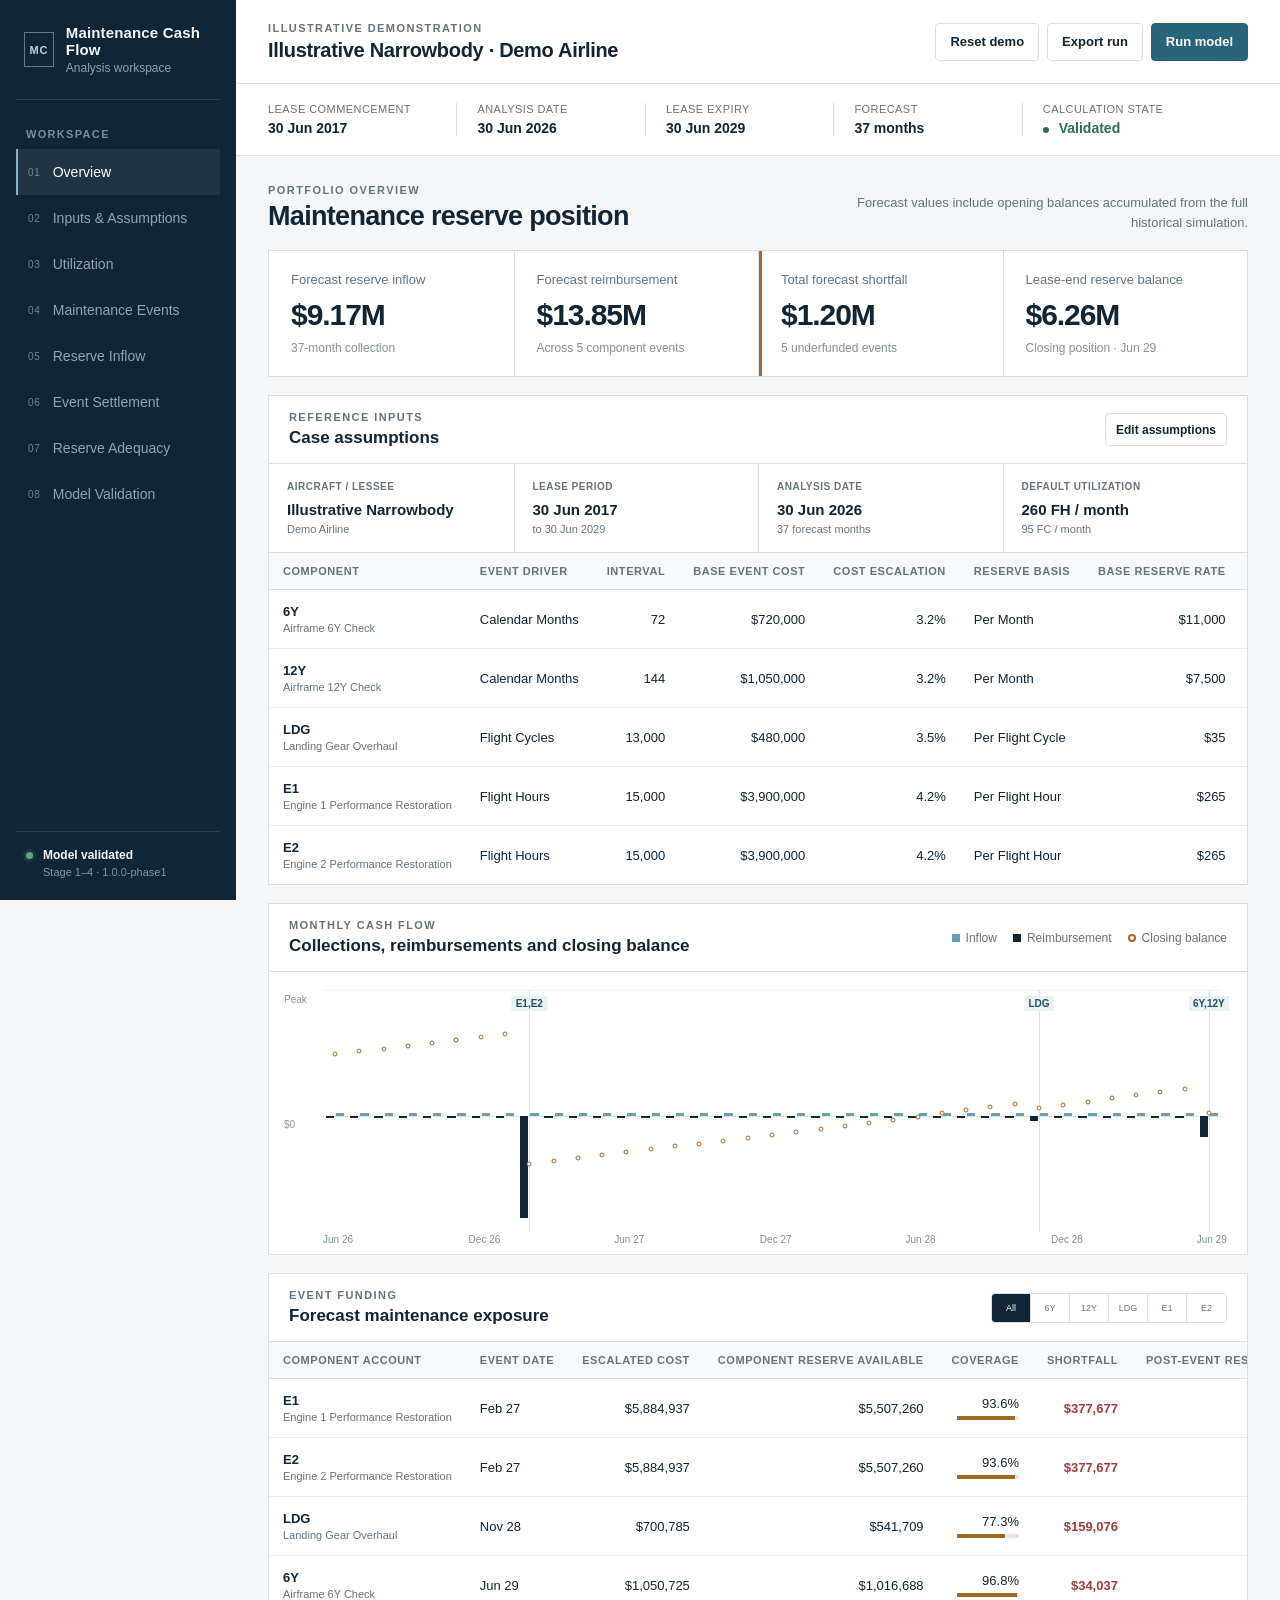
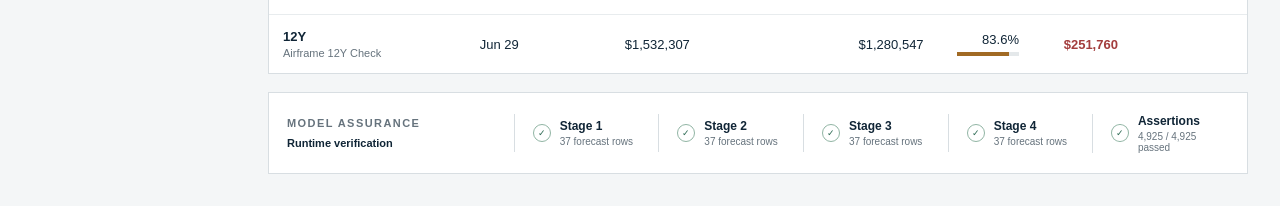
==== dashboard/static/index.html @ 44907648 "Initial release" ====
<!doctype html>
<html lang="en">
  <head>
    <meta charset="utf-8">
    <meta name="viewport" content="width=device-width, initial-scale=1">
    <title>Aircraft Maintenance Cash Flow Analysis</title>
    <meta name="description" content="Aircraft maintenance reserve cash-flow workspace">
    <link rel="stylesheet" href="styles.css">
  </head>
  <body>
    <div class="application-shell">
      <aside class="side-navigation">
        <div class="product-mark" aria-label="Aircraft Maintenance Cash Flow Analysis">
          <span class="mark-symbol">MC</span>
          <span><strong>Maintenance Cash Flow</strong><small>Analysis workspace</small></span>
        </div>
        <nav id="model-navigation" aria-label="Model sections">
          <p class="nav-label">Workspace</p>
          <button class="nav-item active" data-view="overview"><span class="nav-index">01</span>Overview</button>
          <button class="nav-item" data-view="assumptions"><span class="nav-index">02</span>Inputs &amp; Assumptions</button>
          <button class="nav-item" data-view="utilization"><span class="nav-index">03</span>Utilization</button>
          <button class="nav-item" data-view="events"><span class="nav-index">04</span>Maintenance Events</button>
          <button class="nav-item" data-view="inflows"><span class="nav-index">05</span>Reserve Inflow</button>
          <button class="nav-item" data-view="cashflow"><span class="nav-index">06</span>Event Settlement</button>
          <button class="nav-item" data-view="risk"><span class="nav-index">07</span>Reserve Adequacy</button>
          <button class="nav-item" data-view="audit"><span class="nav-index">08</span>Model Validation</button>
        </nav>
        <div class="model-version"><span class="status-dot"></span><div><strong id="model-state">Model validated</strong><span id="model-version">Stage 1–4 · v1.0.0-phase1</span></div></div>
      </aside>

      <main class="workspace">
        <header class="top-bar">
          <div><p class="eyebrow" id="case-context">Illustrative demonstration</p><h1 id="case-title">Illustrative Narrowbody · Demo Airline</h1></div>
          <div class="top-actions">
            <button class="button secondary" id="reset-case">Reset demo</button>
            <button class="button secondary" id="export-data">Export run</button>
            <button class="button primary" id="run-model">Run model</button>
          </div>
        </header>

        <section class="case-strip" aria-label="Case details">
          <div><span>Lease commencement</span><strong id="lease-start">—</strong></div>
          <div><span>Analysis date</span><strong id="analysis-date">—</strong></div>
          <div><span>Lease expiry</span><strong id="lease-expiry">—</strong></div>
          <div><span>Forecast</span><strong id="forecast-months">—</strong></div>
          <div class="validated-state"><span>Calculation state</span><strong id="calculation-state"><i></i> Validated</strong></div>
        </section>

        <div id="view-root" tabindex="-1"></div>
      </main>
    </div>

    <div class="toast" id="toast" role="status" aria-live="polite"></div>
    <script src="dashboard-data.js"></script>
    <script src="app.js" defer></script>
  </body>
</html>
---- dashboard/static/styles.css ----
:root {
  --canvas: #f4f6f7;
  --surface: #ffffff;
  --ink: #102536;
  --muted: #66737d;
  --border: #d8dee2;
  --accent: #28647a;
  --accent-dark: #1f5265;
  --funded: #2f6b55;
  --warning: #a16a24;
  --danger: #a33d3d;
}

* {
  box-sizing: border-box;
}

html,
body {
  margin: 0;
  min-height: 100%;
}

body {
  background: var(--canvas);
  color: var(--ink);
  font-family: Inter, "IBM Plex Sans", "Segoe UI", Helvetica, Arial, sans-serif;
  font-variant-numeric: tabular-nums;
}

button,
a {
  font: inherit;
}

button:focus-visible,
a:focus-visible {
  outline: 2px solid var(--accent);
  outline-offset: 2px;
}

.application-shell {
  min-height: 100vh;
}

.side-navigation {
  position: fixed;
  inset: 0 auto 0 0;
  width: 236px;
  padding: 24px 16px 18px;
  background: var(--ink);
  color: #f3f7f8;
  display: flex;
  flex-direction: column;
  z-index: 5;
}

.product-mark {
  display: flex;
  align-items: center;
  gap: 12px;
  padding: 0 8px 24px;
  border-bottom: 1px solid rgba(255, 255, 255, 0.12);
}

.mark-symbol {
  display: grid;
  place-items: center;
  width: 35px;
  height: 35px;
  border: 1px solid rgba(255, 255, 255, 0.38);
  color: #b7d4df;
  font-size: 11px;
  font-weight: 750;
  letter-spacing: 0.08em;
}

.product-mark strong,
.product-mark small {
  display: block;
}

.product-mark strong {
  font-size: 13px;
  letter-spacing: 0.01em;
}

.product-mark small {
  margin-top: 3px;
  color: #91a3ad;
  font-size: 11px;
}

.side-navigation nav {
  margin-top: 28px;
}

.nav-label {
  margin: 0 10px 9px;
  color: #78909c;
  font-size: 10px;
  font-weight: 700;
  letter-spacing: 0.12em;
  text-transform: uppercase;
}

.nav-item {
  width: 100%;
  min-height: 42px;
  padding: 0 10px;
  border: 0;
  border-left: 2px solid transparent;
  background: transparent;
  color: #93a6b0;
  display: flex;
  align-items: center;
  gap: 12px;
  text-align: left;
  font-size: 12px;
}

.nav-item:disabled {
  opacity: 1;
  cursor: default;
}

.nav-item:not(.active):hover {
  background: rgba(255, 255, 255, 0.04);
  color: #d9e3e7;
  cursor: pointer;
}

.nav-item.active {
  border-left-color: #86b6c8;
  background: rgba(255, 255, 255, 0.07);
  color: #fff;
}

.nav-index {
  color: #6e8793;
  font-size: 9px;
  letter-spacing: 0.08em;
}

.model-version {
  margin-top: auto;
  padding: 16px 10px 4px;
  border-top: 1px solid rgba(255, 255, 255, 0.12);
  display: flex;
  gap: 10px;
}

.status-dot {
  width: 7px;
  height: 7px;
  margin-top: 4px;
  border-radius: 50%;
  background: #62a383;
  box-shadow: 0 0 0 3px rgba(98, 163, 131, 0.14);
}

.model-version strong,
.model-version span {
  display: block;
}

.model-version strong {
  font-size: 11px;
}

.model-version span {
  margin-top: 4px;
  color: #8399a4;
  font-size: 10px;
}

.workspace {
  margin-left: 236px;
  min-width: 0;
}

.top-bar {
  height: 76px;
  padding: 0 32px;
  border-bottom: 1px solid var(--border);
  background: rgba(255, 255, 255, 0.96);
  display: flex;
  align-items: center;
  justify-content: space-between;
  position: sticky;
  top: 0;
  z-index: 4;
}

.eyebrow {
  margin: 0 0 5px;
  color: var(--muted);
  font-size: 9px;
  font-weight: 750;
  letter-spacing: 0.13em;
  text-transform: uppercase;
}

.top-bar h1 {
  margin: 0;
  font-size: 17px;
  font-weight: 660;
  letter-spacing: -0.015em;
}

.top-actions {
  display: flex;
  align-items: center;
  gap: 8px;
}

.button {
  min-height: 35px;
  padding: 0 14px;
  border-radius: 4px;
  display: inline-flex;
  align-items: center;
  justify-content: center;
  text-decoration: none;
  font-size: 11px;
  font-weight: 650;
}

.button.secondary {
  border: 1px solid var(--border);
  background: #fff;
  color: var(--ink);
}

.button.secondary:hover {
  border-color: #aeb9bf;
  background: #fafbfb;
}

.button.primary {
  border: 1px solid var(--accent);
  background: var(--accent);
  color: #fff;
}

.button.primary:disabled {
  border-color: #9aacb4;
  background: #9aacb4;
  cursor: not-allowed;
}

.case-strip {
  min-height: 65px;
  padding: 0 32px;
  border-bottom: 1px solid var(--border);
  background: #fff;
  display: grid;
  grid-template-columns: repeat(4, minmax(130px, 1fr)) 1.2fr;
  align-items: center;
}

.case-strip > div {
  min-width: 0;
  padding-right: 20px;
}

.case-strip > div + div {
  padding-left: 20px;
  border-left: 1px solid var(--border);
}

.case-strip span,
.case-strip strong {
  display: block;
}

.case-strip span {
  color: var(--muted);
  font-size: 9px;
  letter-spacing: 0.04em;
  text-transform: uppercase;
}

.case-strip strong {
  margin-top: 5px;
  font-size: 11px;
  font-weight: 650;
}

.validated-state strong {
  color: var(--funded);
}

.validated-state i {
  display: inline-block;
  width: 6px;
  height: 6px;
  margin-right: 6px;
  border-radius: 50%;
  background: var(--funded);
}

.pending-state {
  color: var(--warning) !important;
}

.pending-state i {
  background: var(--warning) !important;
}

.overview-heading {
  padding: 28px 32px 18px;
  display: flex;
  justify-content: space-between;
  align-items: end;
}

.overview-heading h2 {
  margin: 0;
  font-size: 22px;
  font-weight: 650;
  letter-spacing: -0.025em;
}

.overview-note {
  max-width: 430px;
  margin: 0;
  color: var(--muted);
  font-size: 10px;
  line-height: 1.5;
  text-align: right;
}

.page-heading {
  min-height: 92px;
}

.heading-side {
  display: flex;
  align-items: center;
  justify-content: flex-end;
  gap: 14px;
}

.draft-badge {
  display: none;
  padding: 5px 8px;
  border: 1px solid #dcc6a8;
  border-radius: 3px;
  background: #fbf6ee;
  color: #805721;
  font-size: 9px;
  font-weight: 700;
  white-space: nowrap;
}

.draft-badge.visible {
  display: inline-block;
}

.metric-grid {
  margin: 0 32px 18px;
  border: 1px solid var(--border);
  background: #fff;
  display: grid;
  grid-template-columns: repeat(4, 1fr);
}

.metric-grid.three {
  grid-template-columns: repeat(3, 1fr);
}

.metric-grid article {
  min-height: 118px;
  padding: 21px 22px;
  position: relative;
}

.metric-grid article + article {
  border-left: 1px solid var(--border);
}

.metric-grid article::before {
  content: "";
  position: absolute;
  inset: 0 auto 0 0;
  width: 3px;
  background: transparent;
}

.metric-grid article.risk-metric::before {
  background: var(--warning);
}

.metric-grid span,
.metric-grid strong,
.metric-grid small {
  display: block;
}

.metric-grid span {
  color: var(--muted);
  font-size: 10px;
}

.metric-grid strong {
  margin-top: 11px;
  font-size: 25px;
  font-weight: 620;
  letter-spacing: -0.035em;
}

.metric-grid small {
  margin-top: 9px;
  color: #84919a;
  font-size: 9px;
}

.panel {
  margin: 0 32px 18px;
  border: 1px solid var(--border);
  background: var(--surface);
}

.panel-header {
  min-height: 66px;
  padding: 15px 20px;
  border-bottom: 1px solid var(--border);
  display: flex;
  align-items: center;
  justify-content: space-between;
  gap: 18px;
}

.panel-header h3 {
  margin: 0;
  font-size: 14px;
  font-weight: 660;
}

.panel-note {
  color: var(--muted);
  font-size: 9px;
}

.button.compact {
  min-height: 29px;
  padding-inline: 10px;
  font-size: 9px;
}

.button.large {
  min-height: 40px;
  padding-inline: 18px;
}

.section-filter {
  margin: 0 32px 12px;
  display: flex;
  justify-content: flex-end;
}

.reserve-account-control {
  margin: 0 32px 20px;
  border: 1px solid #aebfc5;
  border-top: 3px solid var(--accent);
  border-radius: 4px;
  background: #fff;
  box-shadow: 0 5px 18px rgba(29, 51, 59, 0.06);
}

.reserve-account-intro {
  padding: 20px 22px 18px;
  display: flex;
  align-items: center;
  justify-content: space-between;
  gap: 32px;
}

.reserve-account-intro h3 {
  margin: 4px 0 7px;
  color: var(--ink);
  font-size: 19px;
  font-weight: 680;
  letter-spacing: -0.025em;
}

.reserve-account-intro p:last-child {
  max-width: 760px;
  margin: 0;
  color: #5c6d75;
  font-size: 13px;
  line-height: 1.55;
}

.active-account {
  min-width: 190px;
  padding-left: 20px;
  border-left: 1px solid var(--border);
}

.active-account span,
.active-account strong,
.active-account small {
  display: block;
}

.active-account span {
  color: var(--muted);
  font-size: 10px;
  font-weight: 700;
  letter-spacing: 0.07em;
  text-transform: uppercase;
}

.active-account strong {
  margin-top: 5px;
  color: var(--accent-dark);
  font-size: 15px;
}

.active-account small {
  margin-top: 3px;
  color: var(--muted);
  font-size: 11px;
}

.reserve-account-tabs {
  display: grid;
  grid-template-columns: repeat(6, minmax(0, 1fr));
  border-top: 1px solid var(--border);
}

.reserve-account-tabs button {
  min-height: 64px;
  padding: 11px 12px;
  border: 0;
  border-right: 1px solid var(--border);
  background: #f8fafb;
  color: var(--ink);
  text-align: left;
  cursor: pointer;
  transition: background 140ms ease, color 140ms ease, box-shadow 140ms ease;
}

.reserve-account-tabs button:last-child {
  border-right: 0;
}

.reserve-account-tabs button:hover {
  background: #eef4f5;
}

.reserve-account-tabs button:focus-visible {
  position: relative;
  z-index: 1;
  outline: 3px solid rgba(47, 108, 126, 0.32);
  outline-offset: -3px;
}

.reserve-account-tabs button strong,
.reserve-account-tabs button small {
  display: block;
}

.reserve-account-tabs button strong {
  font-size: 14px;
  font-weight: 750;
}

.reserve-account-tabs button small {
  margin-top: 4px;
  overflow: hidden;
  color: #77868d;
  font-size: 10px;
  text-overflow: ellipsis;
  white-space: nowrap;
}

.reserve-account-tabs button.selected {
  background: var(--ink);
  color: #fff;
  box-shadow: inset 0 -3px 0 var(--accent);
}

.reserve-account-tabs button.selected small {
  color: #c8d5d9;
}

.snapshot-grid {
  display: grid;
  grid-template-columns: repeat(4, 1fr);
  border-bottom: 1px solid var(--border);
}

.snapshot-grid > div {
  min-height: 88px;
  padding: 17px 18px;
}

.snapshot-grid > div + div {
  border-left: 1px solid var(--border);
}

.snapshot-grid span,
.snapshot-grid strong,
.snapshot-grid small {
  display: block;
}

.snapshot-grid span {
  color: var(--muted);
  font-size: 8px;
  font-weight: 700;
  letter-spacing: 0.05em;
  text-transform: uppercase;
}

.snapshot-grid strong {
  margin-top: 9px;
  font-size: 12px;
}

.snapshot-grid small {
  margin-top: 5px;
  color: var(--muted);
  font-size: 8px;
}

.assumption-snapshot tbody td:nth-child(2),
.assumption-snapshot tbody td:nth-child(6) {
  text-transform: capitalize;
}

.chart-legend {
  display: flex;
  gap: 16px;
  color: var(--muted);
  font-size: 9px;
}

.chart-legend span {
  display: flex;
  align-items: center;
  gap: 6px;
}

.chart-legend i {
  width: 8px;
  height: 8px;
  display: inline-block;
}

.legend-inflow { background: #67a0b2; }
.legend-outflow { background: var(--ink); }
.legend-balance { border: 2px solid var(--warning); border-radius: 50%; }

.chart-frame {
  height: 282px;
  padding: 18px 26px 12px 54px;
  position: relative;
}

.axis-label {
  position: absolute;
  left: 15px;
  color: #8b969d;
  font-size: 8px;
}

.axis-top { top: 22px; }
.axis-middle { top: 147px; }

.cashflow-chart {
  height: 242px;
  display: grid;
  grid-template-columns: repeat(37, minmax(7px, 1fr));
  position: relative;
  border-top: 1px solid #edf0f2;
}

.chart-midline {
  position: absolute;
  left: 0;
  right: 0;
  top: 52%;
  border-top: 1px solid #dfe4e7;
}

.chart-month {
  min-width: 0;
  position: relative;
}

.chart-month.event-month {
  position: relative;
}

.chart-month.event-month::before {
  content: "";
  position: absolute;
  top: 0;
  bottom: 0;
  left: 50%;
  border-left: 1px solid rgba(40, 100, 122, 0.18);
  pointer-events: none;
}

.inflow-bar,
.outflow-bar {
  position: absolute;
  width: 34%;
  min-height: 2px;
}

.inflow-bar {
  right: 12%;
  bottom: 48%;
  height: var(--inflow-height);
  background: #67a0b2;
}

.outflow-bar {
  left: 12%;
  top: 52%;
  height: var(--outflow-height);
  background: var(--ink);
}

.balance-point {
  position: absolute;
  left: 50%;
  bottom: var(--balance-position);
  width: 5px;
  height: 5px;
  border: 1.5px solid var(--warning);
  border-radius: 50%;
  background: #fff;
  transform: translate(-50%, 50%);
  z-index: 2;
}

.event-label {
  position: absolute;
  left: 50%;
  top: 5px;
  padding: 2px 4px;
  background: #eaf1f3;
  color: var(--accent-dark);
  font-size: 7px;
  font-weight: 750;
  white-space: nowrap;
  transform: translateX(-50%);
}

.chart-month time {
  position: absolute;
  left: 0;
  bottom: -2px;
  color: #7f8c94;
  font-size: 7px;
  white-space: nowrap;
  transform: translateY(100%);
}

.component-filter {
  display: flex;
  border: 1px solid var(--border);
  border-radius: 4px;
  overflow: hidden;
}

.component-filter button {
  height: 28px;
  min-width: 39px;
  padding: 0 9px;
  border: 0;
  border-right: 1px solid var(--border);
  background: #fff;
  color: var(--muted);
  font-size: 9px;
  cursor: pointer;
}

.component-filter button:last-child { border-right: 0; }
.component-filter button.selected { background: var(--ink); color: #fff; }

.table-scroll {
  overflow-x: auto;
}

table {
  width: 100%;
  border-collapse: collapse;
  font-size: 10px;
}

th {
  padding: 10px 14px;
  border-bottom: 1px solid var(--border);
  background: #f8f9fa;
  color: var(--muted);
  font-size: 8px;
  font-weight: 750;
  letter-spacing: 0.05em;
  text-align: left;
  text-transform: uppercase;
  white-space: nowrap;
}

td {
  padding: 12px 14px;
  border-bottom: 1px solid #e8ecee;
  white-space: nowrap;
}

tbody tr:last-child td { border-bottom: 0; }
tbody tr:hover { background: #fafbfb; }

.number { text-align: right; }

.component-code,
.component-name {
  display: block;
}

.component-code {
  font-size: 10px;
}

.component-name {
  max-width: 220px;
  margin-top: 3px;
  overflow: hidden;
  color: var(--muted);
  font-size: 8px;
  text-overflow: ellipsis;
}

.coverage-cell > span {
  display: block;
}

.coverage-cell > i {
  display: block;
  width: 62px;
  height: 3px;
  margin: 5px 0 0 auto;
  background: #e4e8ea;
}

.coverage-cell b {
  display: block;
  height: 100%;
}

.coverage-cell b.funded { background: var(--funded); }
.coverage-cell b.underfunded { background: var(--warning); }
.shortfall { color: var(--danger); font-weight: 650; }

.status {
  display: inline-block;
  padding: 4px 7px;
  border-radius: 3px;
  font-size: 8px;
  font-weight: 700;
}

.status.funded { background: #e7f0eb; color: var(--funded); }
.status.underfunded { background: #f5ece0; color: #865719; }

.audit-strip {
  min-height: 82px;
  margin: 0 32px 32px;
  padding: 13px 18px;
  border: 1px solid var(--border);
  background: #fff;
  display: grid;
  grid-template-columns: 1.6fr repeat(5, 1fr);
  align-items: center;
  gap: 8px;
}

.audit-strip > div + div {
  min-height: 38px;
  padding-left: 18px;
  border-left: 1px solid var(--border);
}

.audit-strip > div > strong {
  font-size: 11px;
}

.audit-check {
  display: flex;
  align-items: center;
  gap: 9px;
}

.audit-check > span {
  display: grid;
  place-items: center;
  width: 18px;
  height: 18px;
  border: 1px solid #91b5a4;
  border-radius: 50%;
  color: var(--funded);
  font-size: 9px;
}

.audit-check strong,
.audit-check small {
  display: block;
}

.audit-check strong { font-size: 9px; }
.audit-check small { margin-top: 3px; color: var(--muted); font-size: 8px; }

.form-panel {
  overflow: hidden;
}

.form-grid {
  padding: 20px;
  display: grid;
  grid-template-columns: repeat(4, minmax(150px, 1fr));
  gap: 17px 18px;
}

.field {
  display: block;
}

.field > span {
  display: block;
  margin-bottom: 7px;
  color: var(--muted);
  font-size: 9px;
  font-weight: 700;
  letter-spacing: 0.04em;
  text-transform: uppercase;
}

input,
select {
  width: 100%;
  min-height: 34px;
  padding: 0 9px;
  border: 1px solid #cbd3d8;
  border-radius: 3px;
  background: #fff;
  color: var(--ink);
  font: inherit;
  font-size: 10px;
}

input:focus,
select:focus {
  border-color: var(--accent);
  outline: 1px solid var(--accent);
}

.assumption-table td {
  vertical-align: top;
}

.assumption-table input,
.assumption-table select {
  min-width: 100px;
  height: 31px;
  min-height: 31px;
  font-size: 9px;
}

.assumption-table td:first-child input {
  min-width: 185px;
  margin-top: 6px;
}

.assumption-table td:nth-child(2) select,
.assumption-table td:nth-child(6) select {
  min-width: 126px;
}

.not-applicable {
  display: block;
  padding-top: 9px;
  color: #97a2a8;
  font-size: 9px;
  text-align: center;
}

.assumption-footnote {
  padding: 11px 14px;
  border-top: 1px solid var(--border);
  background: #fafbfb;
  color: var(--muted);
  font-size: 9px;
}

.component-date-grid {
  padding: 16px;
  display: grid;
  grid-template-columns: repeat(5, 1fr);
  gap: 10px;
}

.component-date-grid article {
  padding: 14px;
  border: 1px solid var(--border);
  background: #fafbfb;
}

.component-date-grid article > div {
  min-height: 44px;
  margin-bottom: 12px;
  display: flex;
  align-items: flex-start;
  gap: 8px;
}

.component-date-grid article > div strong {
  font-size: 9px;
  line-height: 1.4;
}

.component-date-grid .field + .field {
  margin-top: 11px;
}

.override-list {
  padding: 18px 20px;
}

.override-row {
  padding: 12px;
  border: 1px solid var(--border);
  display: grid;
  grid-template-columns: repeat(3, 1fr) auto;
  align-items: end;
  gap: 12px;
}

.override-row + .override-row {
  margin-top: 8px;
}

.remove-button {
  height: 34px;
  padding: 0 10px;
  border: 1px solid #d8bcbc;
  border-radius: 3px;
  background: #fff;
  color: var(--danger);
  font-size: 9px;
  cursor: pointer;
}

.empty-state {
  padding: 36px 20px;
  color: var(--muted);
  font-size: 10px;
  text-align: center;
}

.compact-empty {
  padding: 16px;
  border: 1px dashed #cfd7db;
}

.form-actions {
  margin: 0 32px 32px;
  padding: 16px 18px;
  border: 1px solid var(--border);
  background: #fff;
  display: flex;
  align-items: center;
  justify-content: space-between;
}

.form-actions p {
  margin: 0;
  color: var(--muted);
  font-size: 10px;
}

.utilization-chart {
  height: 260px;
  padding: 22px 25px 34px;
  display: grid;
  grid-template-columns: repeat(37, minmax(7px, 1fr));
  align-items: end;
  gap: 2px;
}

.util-column {
  height: 190px;
  position: relative;
  display: flex;
  align-items: end;
  justify-content: center;
  gap: 1px;
  border-bottom: 1px solid #dfe4e7;
}

.util-column .fh-bar,
.util-column .fc-bar {
  width: 35%;
  min-height: 2px;
}

.fh-bar { background: #67a0b2; }
.fc-bar { background: var(--ink); }

.util-column time {
  position: absolute;
  left: 0;
  bottom: -19px;
  color: #7f8c94;
  font-size: 7px;
  white-space: nowrap;
}

.data-table {
  max-height: 510px;
  overflow: auto;
}

.data-table thead {
  position: sticky;
  top: 0;
  z-index: 1;
}

.utilization-basis,
.utilization-results,
.utilization-schedule {
  max-width: 920px;
}

.utilization-basis {
  border-top: 3px solid #b8c6cc;
}

.basis-grid {
  display: grid;
  grid-template-columns: repeat(5, 1fr);
  gap: 1px;
  background: var(--border);
}

.basis-grid > div {
  min-width: 0;
  padding: 17px 18px;
  background: #fff;
}

.basis-grid span,
.basis-grid strong,
.basis-grid small,
.checkpoint-heading span,
.checkpoint-heading time,
.usage-pair strong,
.usage-pair small {
  display: block;
}

.basis-grid span,
.checkpoint-heading span {
  color: var(--muted);
  font-size: 11px;
  font-weight: 700;
  letter-spacing: 0.035em;
  text-transform: uppercase;
}

.basis-grid strong {
  margin-top: 8px;
  font-size: 14px;
  font-weight: 680;
}

.basis-grid small {
  margin-top: 6px;
  color: #84919a;
  font-size: 10px;
  line-height: 1.35;
}

.checkpoint-grid {
  display: grid;
  grid-template-columns: repeat(2, 1fr);
  gap: 1px;
  background: var(--border);
}

.checkpoint-grid article {
  padding: 19px 22px 22px;
  background: #fff;
}

.checkpoint-heading {
  display: flex;
  align-items: center;
  justify-content: space-between;
  gap: 14px;
}

.checkpoint-heading time {
  color: var(--muted);
  font-size: 11px;
}

.usage-pair {
  margin-top: 17px;
  display: grid;
  grid-template-columns: repeat(2, 1fr);
  gap: 18px;
}

.usage-pair > div + div {
  padding-left: 18px;
  border-left: 1px solid var(--border);
}

.usage-pair strong {
  font-size: 25px;
  font-weight: 650;
  letter-spacing: -0.03em;
}

.usage-pair small {
  margin-top: 7px;
  color: var(--muted);
  font-size: 10px;
}

.schedule-actions {
  display: flex;
  align-items: center;
  justify-content: flex-end;
  gap: 14px;
}

.utilization-schedule {
  border-top: 3px solid var(--accent);
}

.utilization-table {
  max-height: none;
  padding-inline: 18px;
  overflow: visible;
}

.utilization-table table {
  width: 800px;
  margin-inline: auto;
  table-layout: fixed;
}

.utilization-table .date-column { width: 190px; }
.utilization-table .period-column { width: 86px; }
.utilization-table .monthly-column { width: 126px; }
.utilization-table .total-column { width: 136px; }

.utilization-table th:not(:first-child),
.utilization-table td:not(:first-child) {
  border-left: 1px solid #edf0f1;
}

.utilization-table th,
.utilization-table td {
  padding-inline: 16px;
}

.utilization-table tbody tr:nth-child(even):not(.checkpoint-row) {
  background: #fafbfb;
}

.utilization-table .checkpoint-row {
  background: #eef5f7;
}

.utilization-table .checkpoint-row td {
  border-top: 1px solid #b9ccd3;
  border-bottom: 1px solid #b9ccd3;
}

.utilization-table td:first-child strong,
.utilization-table .row-tag {
  display: block;
}

.utilization-table td:first-child strong {
  font-size: 13px;
}

.row-tag {
  width: fit-content;
  margin-top: 5px;
  padding: 3px 6px;
  border-radius: 3px;
  background: #dcebef;
  color: var(--accent-dark);
  font-size: 10px;
  font-weight: 750;
}

.utilization-table .cumulative {
  color: var(--ink);
  font-weight: 700;
}

.schedule-note {
  padding: 14px 18px;
  border-top: 1px solid var(--border);
  background: #f8fafb;
  display: flex;
  gap: 14px;
  font-size: 12px;
}

.schedule-note strong {
  color: var(--accent-dark);
  white-space: nowrap;
}

.schedule-note span {
  color: var(--muted);
  line-height: 1.5;
}

.event-summary {
  margin: 0 32px 18px;
  border: 1px solid var(--border);
  background: #fff;
  display: grid;
  grid-template-columns: repeat(5, 1fr);
}

.event-summary article {
  min-height: 84px;
  padding: 16px;
  display: flex;
  align-items: flex-start;
  gap: 10px;
}

.event-summary article + article {
  border-left: 1px solid var(--border);
}

.component-pill {
  display: inline-grid;
  min-width: 32px;
  height: 24px;
  padding-inline: 6px;
  place-items: center;
  border: 1px solid #b8c8cf;
  border-radius: 3px;
  color: var(--accent-dark);
  font-size: 8px;
  font-weight: 800;
}

.event-summary strong,
.event-summary small {
  display: block;
}

.event-summary strong { font-size: 10px; }
.event-summary small { margin-top: 5px; color: var(--muted); font-size: 8px; line-height: 1.4; }

.event-timeline {
  min-height: 160px;
  padding: 26px 22px;
  display: flex;
  align-items: flex-start;
  gap: 8px;
  overflow-x: auto;
}

.event-timeline article {
  min-width: 145px;
  padding: 14px;
  border-top: 2px solid var(--accent);
  background: #f6f9fa;
}

.event-timeline time,
.event-timeline strong,
.event-timeline span {
  display: block;
}

.event-timeline time { color: var(--muted); font-size: 8px; }
.event-timeline strong { margin-top: 7px; font-size: 13px; }
.event-timeline span { margin-top: 8px; color: var(--muted); font-size: 8px; }

.event-basis,
.event-results,
.event-schedule {
  max-width: 920px;
}

.event-basis {
  border-top: 3px solid #b8c6cc;
}

.event-basis-grid {
  display: grid;
  grid-template-columns: repeat(5, 1fr);
  gap: 1px;
  background: var(--border);
}

.event-basis-grid article {
  min-width: 0;
  padding: 16px;
  background: #fff;
}

.event-component {
  min-height: 64px;
  display: flex;
  align-items: flex-start;
  gap: 10px;
}

.event-component strong,
.event-component small,
.event-interval span,
.event-interval strong,
.event-count-grid strong,
.event-count-grid small {
  display: block;
}

.event-component strong {
  font-size: 12px;
  line-height: 1.35;
}

.event-component small {
  margin-top: 5px;
  color: var(--muted);
  font-size: 10px;
}

.event-interval {
  margin-top: 14px;
  padding-top: 12px;
  border-top: 1px solid var(--border);
}

.event-interval span {
  color: var(--muted);
  font-size: 9px;
  font-weight: 700;
  letter-spacing: 0.04em;
  text-transform: uppercase;
}

.event-interval strong {
  margin-top: 6px;
  font-size: 14px;
}

.event-interval small {
  display: block;
  margin-top: 6px;
  color: var(--muted);
  font-size: 10px;
}

.event-count-grid {
  display: grid;
  grid-template-columns: repeat(5, 1fr);
  gap: 1px;
  background: var(--border);
}

.event-count-grid article {
  min-height: 88px;
  padding: 16px;
  background: #fff;
  display: flex;
  align-items: flex-start;
  gap: 11px;
}

.event-count-grid strong {
  font-size: 23px;
  font-weight: 650;
  line-height: 1;
}

.event-count-grid small {
  margin-top: 7px;
  color: var(--muted);
  font-size: 10px;
  line-height: 1.35;
}

.event-timeline-heading {
  padding: 16px 20px 0;
  display: flex;
  align-items: baseline;
  justify-content: space-between;
  gap: 16px;
}

.event-timeline-heading strong { font-size: 12px; }
.event-timeline-heading span { color: var(--muted); font-size: 10px; }

.event-results .event-timeline {
  min-height: 0;
  padding-top: 16px;
}

.event-schedule {
  border-top: 3px solid var(--accent);
}

.event-schedule-table {
  max-height: none;
  overflow: visible;
}

.event-schedule-table th:not(:first-child),
.event-schedule-table td:not(:first-child) {
  border-left: 1px solid #edf0f1;
}

.event-schedule-table tbody tr:nth-child(even) {
  background: #fafbfb;
}

.inflow-basis {
  border-top: 3px solid #b8c6cc;
}

.inflow-schedule,
.settlement-core {
  border-top: 3px solid var(--accent);
}

.opening-bridge {
  border-top: 3px solid #b8c6cc;
}

.opening-bridge-metrics {
  display: grid;
  grid-template-columns: repeat(3, 1fr);
  gap: 1px;
  background: var(--border);
}

.opening-bridge-metrics > div {
  padding: 18px 20px;
  background: #fff;
}

.opening-bridge-metrics span,
.opening-bridge-metrics strong,
.opening-bridge-metrics small {
  display: block;
}

.opening-bridge-metrics span {
  color: var(--muted);
  font-size: 11px;
}

.opening-bridge-metrics strong {
  margin-top: 9px;
  font-size: 24px;
  font-weight: 650;
  letter-spacing: -0.03em;
}

.opening-bridge-metrics small {
  margin-top: 7px;
  color: #84919a;
  font-size: 10px;
}

.inflow-schedule-table,
.opening-bridge-table,
.historical-settlement-table,
.history-rollforward-table,
.settlement-table,
.component-account-table,
.cashflow-detail-table {
  max-height: none;
  overflow: visible;
}

.inflow-schedule-table th:not(:first-child),
.inflow-schedule-table td:not(:first-child),
.opening-bridge-table th:not(:first-child),
.opening-bridge-table td:not(:first-child),
.historical-settlement-table th:not(:first-child),
.historical-settlement-table td:not(:first-child),
.history-rollforward-table th:not(:first-child),
.history-rollforward-table td:not(:first-child),
.settlement-table th:not(:first-child),
.settlement-table td:not(:first-child),
.component-account-table th:not(:first-child),
.component-account-table td:not(:first-child),
.cashflow-detail-table th:not(:first-child),
.cashflow-detail-table td:not(:first-child) {
  border-left: 1px solid #edf0f1;
}

.inflow-schedule-table tbody tr:nth-child(even),
.history-rollforward-table tbody tr:nth-child(even),
.cashflow-detail-table tbody tr:nth-child(even) {
  background: #fafbfb;
}

.opening-bridge-table td:first-child {
  color: var(--accent-dark);
  font-weight: 750;
}

.component-event-section {
  border-top: 1px solid var(--border);
  background: #fcfdfd;
}

.subsection-header {
  padding: 20px;
  display: flex;
  align-items: flex-end;
  justify-content: space-between;
  gap: 24px;
}

.subsection-header h4 {
  margin: 4px 0 0;
  color: var(--ink);
  font-size: 17px;
  letter-spacing: -0.02em;
}

.subsection-header > span {
  color: var(--muted);
  font-size: 11px;
}

.historical-settlement-table tbody tr,
.component-account-table tbody tr {
  background: #fff;
}

.historical-settlement-table td:nth-child(2),
.component-account-table td:first-child {
  color: var(--accent-dark);
  font-weight: 750;
}

.historical-settlement-table td:nth-child(7),
.settlement-table td:nth-child(7) {
  color: var(--accent-dark);
  font-weight: 750;
}

.historical-settlement-table td:nth-child(8):not(:empty),
.settlement-table td:nth-child(8):not(:empty) {
  color: var(--danger);
  font-weight: 750;
}

.account-separation-note {
  background: #f2f7f8;
}

.component-reconciliation {
  margin-top: 18px;
  border-top: 2px solid #8fa7b0;
}

.history-detail {
  border-top: 1px solid var(--border);
  background: #fafbfb;
}

.history-detail summary {
  padding: 15px 20px;
  color: var(--accent-dark);
  font-size: 12px;
  font-weight: 750;
  cursor: pointer;
}

.history-detail[open] summary {
  border-bottom: 1px solid var(--border);
}

.history-detail .history-rollforward-table {
  background: #fff;
}

.settlement-core .panel-header h3 {
  font-size: 19px;
}

.settlement-table tbody tr {
  background: #f8fbfc;
}

.settlement-table tbody tr:hover {
  background: #eef5f7;
}

.cashflow-detail {
  margin-top: 24px;
  border-top: 2px solid #cbd5d9;
}

.cashflow-detail .panel-header {
  background: #fafbfb;
}

.risk-summary {
  margin-bottom: 20px;
}

.risk-exceptions {
  border-top: 3px solid var(--warning);
}

.risk-exception-grid {
  padding: 18px;
  display: grid;
  grid-template-columns: repeat(2, minmax(0, 1fr));
  gap: 14px;
  background: #f8fafb;
}

.risk-exception-card {
  min-width: 0;
  padding: 20px;
  border: 1px solid #d9c1a2;
  border-left: 4px solid var(--warning);
  background: #fff;
}

.risk-exception-heading {
  display: flex;
  align-items: flex-start;
  justify-content: space-between;
  gap: 18px;
}

.risk-exception-heading > div {
  min-width: 0;
}

.risk-exception-card time {
  color: var(--muted);
  font-size: 11px;
  white-space: nowrap;
}

.risk-exception-card h4 {
  margin: 8px 0 0;
  color: var(--ink);
  font-size: 15px;
  line-height: 1.35;
}

.funding-gap {
  margin: 20px 0;
  padding: 15px 16px;
  border: 1px solid #ead9c3;
  background: #fbf6ee;
}

.funding-gap span,
.funding-gap strong {
  display: block;
}

.funding-gap span {
  color: #85602e;
  font-size: 10px;
  font-weight: 750;
  letter-spacing: 0.06em;
  text-transform: uppercase;
}

.funding-gap strong {
  margin-top: 5px;
  color: var(--danger);
  font-size: 25px;
  letter-spacing: -0.035em;
}

.risk-exception-card dl {
  margin: 0 0 18px;
  display: grid;
  grid-template-columns: 1fr 1fr;
  gap: 16px 20px;
}

.risk-exception-card dt {
  color: var(--muted);
  font-size: 10px;
}

.risk-exception-card dd {
  margin: 5px 0 0;
  color: var(--ink);
  font-size: 13px;
  font-weight: 680;
}

.risk-clear-state {
  min-height: 132px;
  padding: 24px;
  display: flex;
  align-items: center;
  justify-content: center;
  gap: 14px;
  background: #f7faf8;
}

.risk-clear-state > span {
  width: 34px;
  height: 34px;
  border-radius: 50%;
  background: var(--funded);
  color: #fff;
  display: grid;
  place-items: center;
  font-weight: 800;
}

.risk-clear-state strong {
  font-size: 14px;
}

.risk-clear-state p {
  margin: 5px 0 0;
  color: var(--muted);
  font-size: 12px;
}

.risk-detail {
  margin-top: 20px;
  border-top: 2px solid #9cb0b7;
}

.validation-summary {
  margin-bottom: 20px;
}

.run-identity {
  border-top: 3px solid var(--accent);
}

.run-identity-grid {
  display: grid;
  grid-template-columns: repeat(3, minmax(0, 1fr));
}

.run-identity-grid > div {
  min-width: 0;
  min-height: 82px;
  padding: 17px 20px;
  border-top: 1px solid var(--border);
}

.run-identity-grid > div:not(:nth-child(3n + 1)) {
  border-left: 1px solid var(--border);
}

.run-identity-grid span,
.run-identity-grid strong {
  display: block;
}

.run-identity-grid span {
  color: var(--muted);
  font-size: 10px;
}

.run-identity-grid strong {
  margin-top: 7px;
  color: var(--ink);
  font-size: 13px;
  line-height: 1.4;
}

.mono-value {
  overflow: hidden;
  font-family: ui-monospace, SFMono-Regular, Menlo, Monaco, Consolas, monospace;
  font-size: 10px !important;
  text-overflow: ellipsis;
  white-space: nowrap;
}

.runtime-validation {
  margin-top: 20px;
  border-top: 3px solid #8fa7b0;
}

.validation-check-list article {
  min-height: 82px;
  padding: 15px 20px;
  border-top: 1px solid var(--border);
  display: grid;
  grid-template-columns: 38px minmax(0, 1fr) 130px;
  align-items: center;
  gap: 14px;
}

.validation-check-list article:nth-child(even) {
  background: #fafbfb;
}

.validation-check-list article > div:nth-child(2) strong {
  color: var(--ink);
  font-size: 13px;
}

.validation-check-list article > div:nth-child(2) p {
  margin: 5px 0 0;
  color: var(--muted);
  font-size: 11px;
  line-height: 1.45;
}

.validation-count {
  text-align: right;
}

.validation-count strong,
.validation-count span {
  display: block;
}

.validation-count strong {
  font-size: 13px;
}

.validation-count span {
  margin-top: 5px;
  color: var(--funded);
  font-size: 10px;
  font-weight: 750;
  text-transform: uppercase;
}

.validation-failures {
  border-top: 1px solid var(--border);
}

.validation-failures summary {
  padding: 15px 20px;
  color: var(--danger);
  font-size: 12px;
  font-weight: 750;
  cursor: pointer;
}

.validation-clear {
  min-height: 66px;
  padding: 14px 20px;
  border-top: 1px solid var(--border);
  background: #f7faf8;
  display: flex;
  align-items: center;
  gap: 10px;
}

.validation-clear > span {
  width: 23px;
  height: 23px;
  border-radius: 50%;
  background: var(--funded);
  color: #fff;
  display: grid;
  flex: 0 0 auto;
  place-items: center;
  font-size: 11px;
  font-weight: 800;
}

.validation-clear p {
  margin: 0;
  color: #49645a;
  font-size: 12px;
}

.workbook-reconciliation,
.input-change-panel,
.methodology {
  margin-top: 20px;
}

.workbook-reconciliation {
  border-top: 3px solid var(--funded);
}

.reconciliation-source {
  display: grid;
  grid-template-columns: 1.4fr 1.2fr 0.6fr;
  border-top: 1px solid var(--border);
  border-bottom: 1px solid var(--border);
  background: #fafbfb;
}

.reconciliation-source > div {
  min-width: 0;
  padding: 15px 20px;
}

.reconciliation-source > div + div {
  border-left: 1px solid var(--border);
}

.reconciliation-source span,
.reconciliation-source strong {
  display: block;
}

.reconciliation-source span {
  color: var(--muted);
  font-size: 10px;
}

.reconciliation-source strong {
  margin-top: 6px;
  overflow: hidden;
  color: var(--ink);
  font-size: 11px;
  text-overflow: ellipsis;
  white-space: nowrap;
}

.workbook-reconciliation-table,
.input-change-table,
.validation-failure-table {
  max-height: none;
  overflow: visible;
}

.workbook-reconciliation-table td:first-child,
.input-change-table td:first-child {
  color: var(--accent-dark);
  font-weight: 700;
}

.reconciliation-message {
  padding: 22px 20px;
}

.reconciliation-message p {
  margin: 0;
  color: var(--ink);
  font-size: 13px;
}

.reconciliation-message span {
  display: block;
  margin-top: 6px;
  color: var(--muted);
  font-size: 11px;
}

.audit-cards {
  margin: 0 32px 18px;
  display: grid;
  grid-template-columns: repeat(3, 1fr);
  gap: 12px;
}

.audit-cards article {
  min-height: 110px;
  padding: 18px;
  border: 1px solid var(--border);
  background: #fff;
  display: flex;
  align-items: center;
  gap: 14px;
}

.audit-icon {
  display: grid;
  place-items: center;
  width: 34px;
  height: 34px;
  border: 1px solid #91b5a4;
  border-radius: 50%;
  color: var(--funded);
  font-size: 15px;
}

.audit-icon.failed { border-color: #d5aaaa; color: var(--danger); }
.audit-cards p { margin: 0 0 5px; color: var(--muted); font-size: 9px; text-transform: capitalize; }
.audit-cards strong, .audit-cards small { display: block; }
.audit-cards strong { font-size: 14px; }
.audit-cards small { margin-top: 6px; color: var(--muted); font-size: 8px; }

.status.neutral { background: #edf1f3; color: #51626c; }

.reconciliation-body {
  padding: 20px;
}

.reconciliation-body > p {
  margin: 0 0 16px;
  color: var(--muted);
  font-size: 10px;
}

.reconciliation-grid {
  display: grid;
  grid-template-columns: repeat(4, 1fr);
  border: 1px solid var(--border);
}

.reconciliation-grid > div {
  padding: 15px;
}

.reconciliation-grid > div + div { border-left: 1px solid var(--border); }
.reconciliation-grid span { color: var(--funded); }
.reconciliation-grid strong, .reconciliation-grid small { display: block; margin-top: 5px; }
.reconciliation-grid strong { font-size: 10px; text-transform: capitalize; }
.reconciliation-grid small { color: var(--muted); font-size: 8px; }

.methodology ol {
  margin: 0;
  padding: 8px 20px 20px;
  list-style: none;
  display: grid;
  grid-template-columns: repeat(4, 1fr);
}

.methodology li {
  padding: 18px;
  display: flex;
  gap: 12px;
}

.methodology li + li { border-left: 1px solid var(--border); }
.methodology li > span { color: var(--accent); font-size: 9px; font-weight: 800; }
.methodology strong { font-size: 11px; }
.methodology p { margin: 7px 0 0; color: var(--muted); font-size: 9px; line-height: 1.5; }

.toast {
  position: fixed;
  right: 22px;
  bottom: 22px;
  max-width: 380px;
  padding: 12px 16px;
  border: 1px solid #9cb9aa;
  border-radius: 4px;
  background: #f4faf6;
  color: var(--funded);
  box-shadow: 0 8px 24px rgba(16, 37, 54, 0.12);
  font-size: 10px;
  opacity: 0;
  pointer-events: none;
  transform: translateY(8px);
  transition: opacity 160ms ease, transform 160ms ease;
  z-index: 20;
}

.toast.visible { opacity: 1; transform: translateY(0); }
.toast.error { border-color: #d5aaaa; background: #fff6f6; color: var(--danger); }

@media (max-width: 1120px) {
  .side-navigation { width: 204px; }
  .workspace { margin-left: 204px; }
  .metric-grid { grid-template-columns: repeat(2, 1fr); }
  .metric-grid article:nth-child(3) { border-left: 0; border-top: 1px solid var(--border); }
  .metric-grid article:nth-child(4) { border-top: 1px solid var(--border); }
  .case-strip { grid-template-columns: repeat(3, 1fr); padding-block: 12px; row-gap: 12px; }
  .case-strip > div:nth-child(4) { padding-left: 0; border-left: 0; }
  .audit-strip { grid-template-columns: repeat(3, 1fr); row-gap: 14px; }
  .audit-strip > div:nth-child(4) { border-left: 0; }
  .form-grid { grid-template-columns: repeat(2, 1fr); }
  .event-summary { grid-template-columns: repeat(3, 1fr); }
  .event-summary article:nth-child(4) { border-left: 0; border-top: 1px solid var(--border); }
  .event-summary article:nth-child(5) { border-top: 1px solid var(--border); }
  .risk-exception-grid { grid-template-columns: 1fr; }
  .component-date-grid { grid-template-columns: repeat(3, 1fr); }
  .snapshot-grid { grid-template-columns: repeat(2, 1fr); }
  .snapshot-grid > div:nth-child(3) { border-left: 0; border-top: 1px solid var(--border); }
  .snapshot-grid > div:nth-child(4) { border-top: 1px solid var(--border); }
  .basis-grid { grid-template-columns: repeat(3, 1fr); }
  .event-basis-grid, .event-count-grid { grid-template-columns: repeat(3, 1fr); }
}

@media (max-width: 800px) {
  .side-navigation { position: static; width: 100%; min-height: auto; padding: 14px 18px; }
  .side-navigation nav, .model-version { display: none; }
  .product-mark { padding: 0; border: 0; }
  .workspace { margin-left: 0; }
  .top-bar { padding: 0 18px; }
  .case-strip { padding-inline: 18px; grid-template-columns: repeat(2, 1fr); }
  .overview-heading { padding-inline: 18px; display: block; }
  .overview-note { margin-top: 9px; text-align: left; }
  .metric-grid, .panel, .audit-strip { margin-inline: 18px; }
  .metric-grid { grid-template-columns: 1fr; }
  .metric-grid article + article { border-left: 0; border-top: 1px solid var(--border); }
  .panel-header { align-items: flex-start; flex-direction: column; }
  .chart-legend { flex-wrap: wrap; }
  .funding-header { align-items: stretch; }
  .component-filter { overflow-x: auto; }
  .audit-strip { grid-template-columns: repeat(2, 1fr); }
  .audit-strip > div:nth-child(odd) { border-left: 0; }
  .heading-side { margin-top: 10px; align-items: flex-start; flex-direction: column; }
  .section-filter { margin-inline: 18px; justify-content: flex-start; overflow-x: auto; }
  .reserve-account-control { margin-inline: 18px; }
  .reserve-account-intro { align-items: flex-start; flex-direction: column; gap: 16px; }
  .active-account { width: 100%; padding: 14px 0 0; border-top: 1px solid var(--border); border-left: 0; }
  .reserve-account-tabs { grid-template-columns: repeat(2, minmax(0, 1fr)); }
  .reserve-account-tabs button { border-bottom: 1px solid var(--border); }
  .metric-grid.three { grid-template-columns: 1fr; }
  .form-grid { grid-template-columns: 1fr; }
  .override-row { grid-template-columns: 1fr; }
  .form-actions { margin-inline: 18px; align-items: stretch; flex-direction: column; gap: 14px; }
  .event-summary { margin-inline: 18px; grid-template-columns: 1fr; }
  .event-summary article + article { border-left: 0; border-top: 1px solid var(--border); }
  .audit-cards { margin-inline: 18px; grid-template-columns: 1fr; }
  .run-identity-grid, .reconciliation-source { grid-template-columns: 1fr; }
  .run-identity-grid > div:not(:nth-child(3n + 1)), .reconciliation-source > div + div { border-left: 0; }
  .run-identity-grid > div + div, .reconciliation-source > div + div { border-top: 1px solid var(--border); }
  .validation-check-list article { grid-template-columns: 34px minmax(0, 1fr); }
  .validation-count { grid-column: 2; text-align: left; }
  .mono-value { white-space: normal; overflow-wrap: anywhere; }
  .workbook-reconciliation-table, .input-change-table, .validation-failure-table { overflow-x: auto; }
  .component-date-grid { grid-template-columns: 1fr; }
  .reconciliation-grid, .methodology ol { grid-template-columns: 1fr; }
  .reconciliation-grid > div + div, .methodology li + li { border-left: 0; border-top: 1px solid var(--border); }
  .snapshot-grid { grid-template-columns: 1fr; }
  .snapshot-grid > div + div { border-left: 0; border-top: 1px solid var(--border); }
  .basis-grid, .checkpoint-grid { grid-template-columns: 1fr; }
  .event-basis-grid, .event-count-grid { grid-template-columns: 1fr; }
  .opening-bridge-metrics { grid-template-columns: 1fr; }
  .event-timeline-heading { align-items: flex-start; flex-direction: column; gap: 5px; }
  .event-schedule-table { overflow-x: auto; }
  .inflow-schedule-table, .opening-bridge-table, .historical-settlement-table, .history-rollforward-table, .settlement-table, .component-account-table, .cashflow-detail-table { overflow-x: auto; }
  .schedule-actions { width: 100%; align-items: flex-start; justify-content: space-between; }
}

/* Readability scale: designed for normal desktop zoom, not spreadsheet-density viewing. */
body { font-size: 14px; }
.product-mark strong { font-size: 15px; }
.product-mark small, .model-version strong { font-size: 12px; }
.model-version span, .nav-label { font-size: 11px; }
.nav-item { min-height: 46px; font-size: 14px; }
.nav-index { font-size: 10px; }
.eyebrow { font-size: 11px; }
.top-bar { height: 84px; }
.top-bar h1 { font-size: 20px; }
.button { min-height: 38px; font-size: 13px; }
.button.compact { min-height: 33px; font-size: 12px; }
.case-strip { min-height: 72px; }
.case-strip span { font-size: 11px; }
.case-strip strong { font-size: 14px; }
.overview-heading h2 { font-size: 27px; }
.overview-note { font-size: 13px; }
.metric-grid span { font-size: 13px; }
.metric-grid strong { font-size: 30px; }
.metric-grid small { font-size: 12px; }
.panel-header h3 { font-size: 17px; }
.panel-note, .source-badge { font-size: 11px; }
.chart-legend { font-size: 12px; }
.axis-label, .event-label, .chart-month time, .util-column time { font-size: 10px; }
table { font-size: 13px; }
th { padding-block: 12px; font-size: 11px; }
td { padding-block: 14px; }
.component-code { font-size: 13px; }
.component-name { font-size: 11px; }
.coverage-cell > i { height: 4px; }
.status { padding: 5px 8px; font-size: 11px; }
.audit-check strong { font-size: 12px; }
.audit-check small { font-size: 10px; }
.field > span { font-size: 11px; }
input, select { min-height: 39px; font-size: 13px; }
.assumption-table input, .assumption-table select { height: 37px; min-height: 37px; font-size: 12px; }
.assumption-footnote, .form-actions p, .empty-state { font-size: 12px; }
.snapshot-grid span { font-size: 10px; }
.snapshot-grid strong { font-size: 15px; }
.snapshot-grid small { font-size: 11px; }
.component-pill { height: 28px; font-size: 11px; }
.event-summary strong { font-size: 13px; }
.event-summary small, .event-timeline span, .event-timeline time { font-size: 11px; }
.risk-exception-card time, .risk-exception-card dt, .audit-cards p, .audit-cards small, .reconciliation-grid small, .methodology p { font-size: 11px; }
.risk-exception-card dd, .reconciliation-grid strong { font-size: 13px; }
.toast { font-size: 13px; }

.form-grid.five { grid-template-columns: repeat(5, minmax(140px, 1fr)); }
.form-grid.three-inputs { grid-template-columns: repeat(3, minmax(180px, 1fr)); }
.raw-data-section { border-left: 3px solid var(--accent); }
.source-badge {
  padding: 5px 8px;
  border: 1px solid #bfd0d6;
  border-radius: 3px;
  background: #f0f6f8;
  color: var(--accent-dark);
  font-weight: 700;
}
.source-table td:first-child { min-width: 220px; }

.contract-subsection + .contract-subsection {
  border-top: 1px solid var(--border);
}

.subsection-heading {
  padding: 16px 20px 0;
  display: flex;
  align-items: flex-start;
  gap: 10px;
}

.subsection-heading > span {
  display: grid;
  min-width: 30px;
  height: 25px;
  place-items: center;
  border: 1px solid #bfd0d6;
  border-radius: 3px;
  color: var(--accent-dark);
  font-size: 11px;
  font-weight: 800;
}

.subsection-heading strong,
.subsection-heading small {
  display: block;
}

.subsection-heading strong { font-size: 14px; }
.subsection-heading small { margin-top: 4px; color: var(--muted); font-size: 11px; }
.reserve-terms .source-table { margin-top: 14px; }

@media (max-width: 1220px) {
  .form-grid.five { grid-template-columns: repeat(3, 1fr); }
}

@media (max-width: 800px) {
  .form-grid.five, .form-grid.three-inputs { grid-template-columns: 1fr; }
  .top-bar { min-height: 84px; height: auto; padding-block: 12px; gap: 12px; }
  .top-actions { flex-wrap: wrap; justify-content: flex-end; }
  .utilization-table { padding-inline: 0; overflow-x: auto; }
  .utilization-table table { margin-inline: 0; }
}
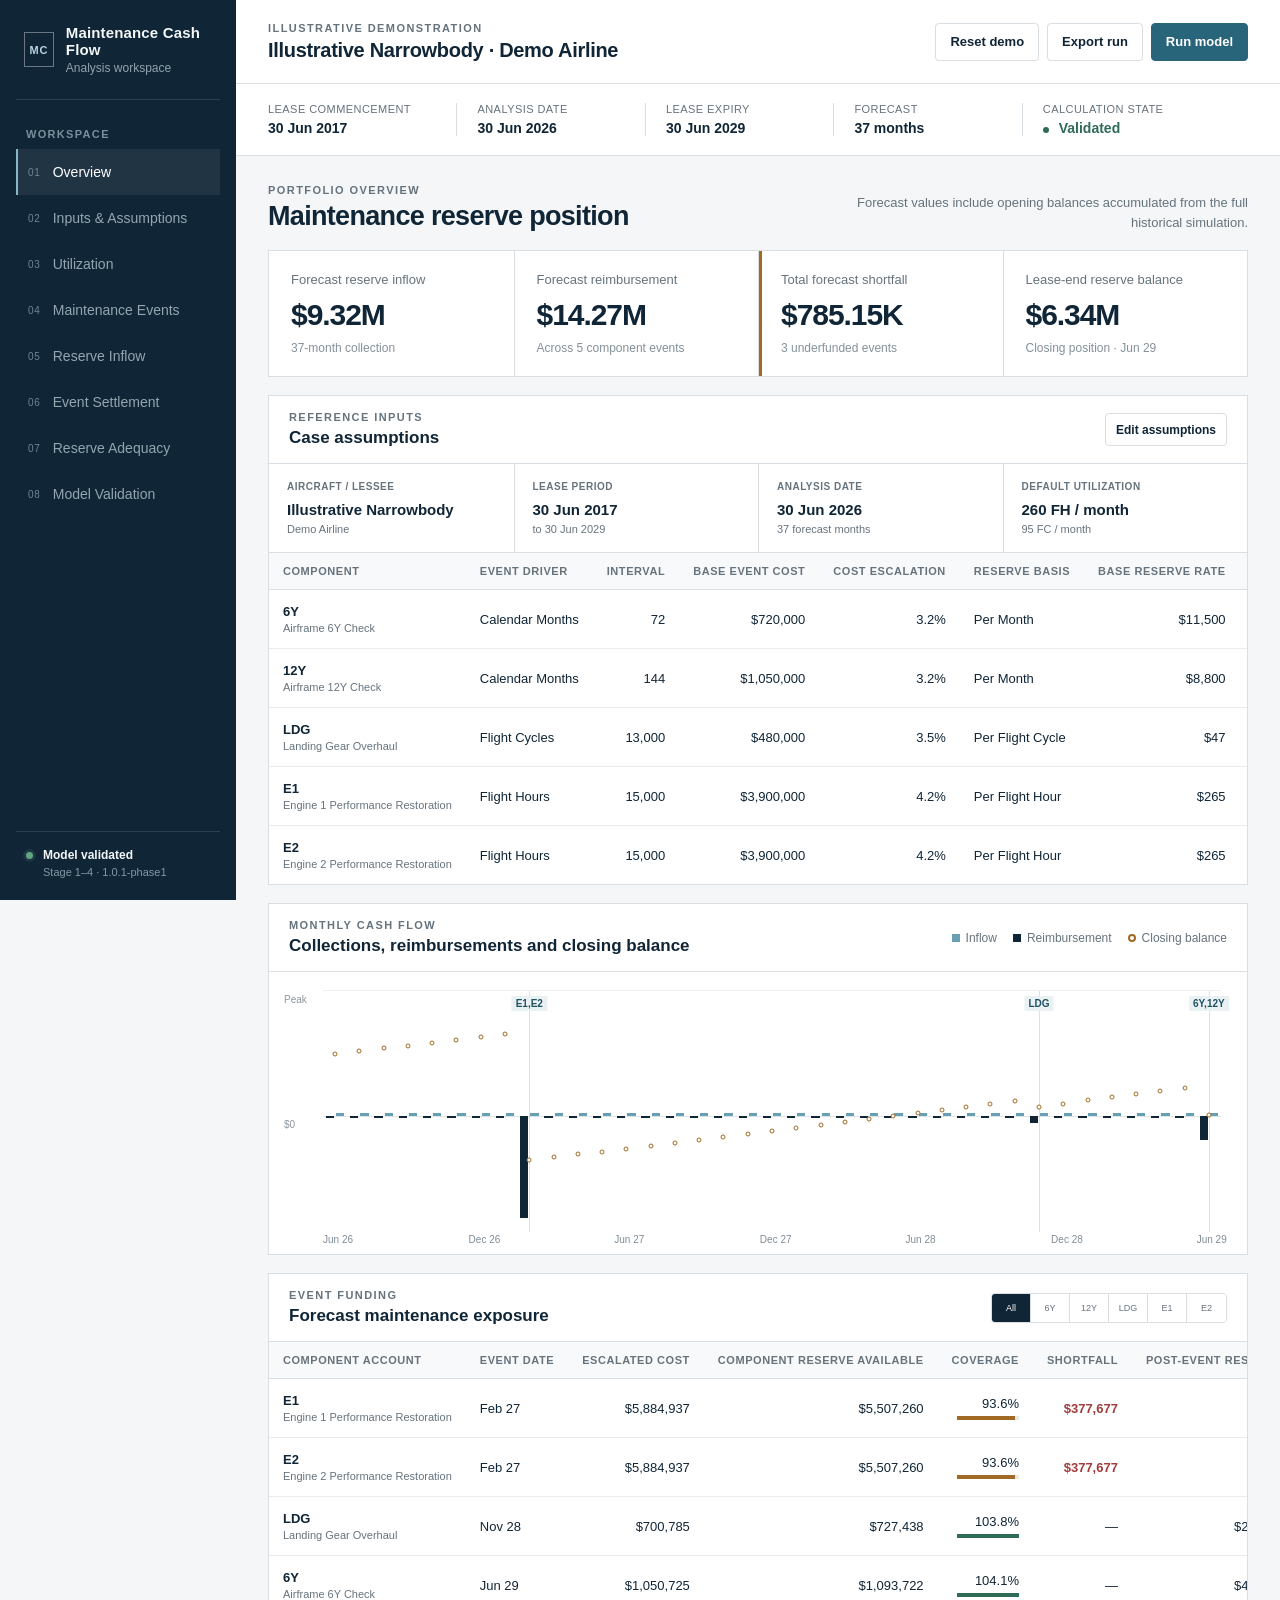
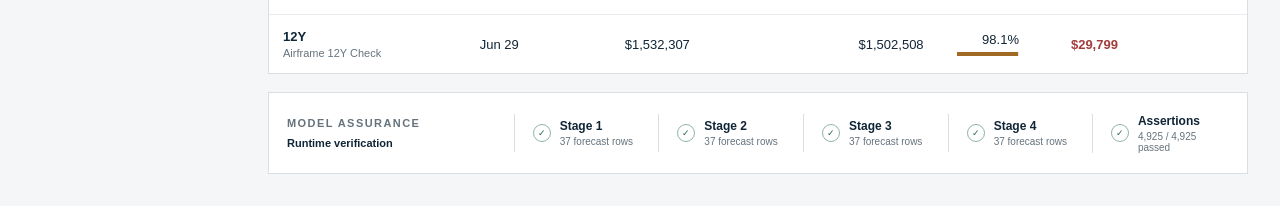
==== commit c21ea43e: "Calibrate demonstration funding outcomes" ====
--- a/dashboard/static/index.html
+++ b/dashboard/static/index.html
@@ -25,7 +25,7 @@
           <button class="nav-item" data-view="risk"><span class="nav-index">07</span>Reserve Adequacy</button>
           <button class="nav-item" data-view="audit"><span class="nav-index">08</span>Model Validation</button>
         </nav>
-        <div class="model-version"><span class="status-dot"></span><div><strong id="model-state">Model validated</strong><span id="model-version">Stage 1–4 · v1.0.0-phase1</span></div></div>
+        <div class="model-version"><span class="status-dot"></span><div><strong id="model-state">Model validated</strong><span id="model-version">Stage 1–4 · v1.0.1-phase1</span></div></div>
       </aside>
 
       <main class="workspace">
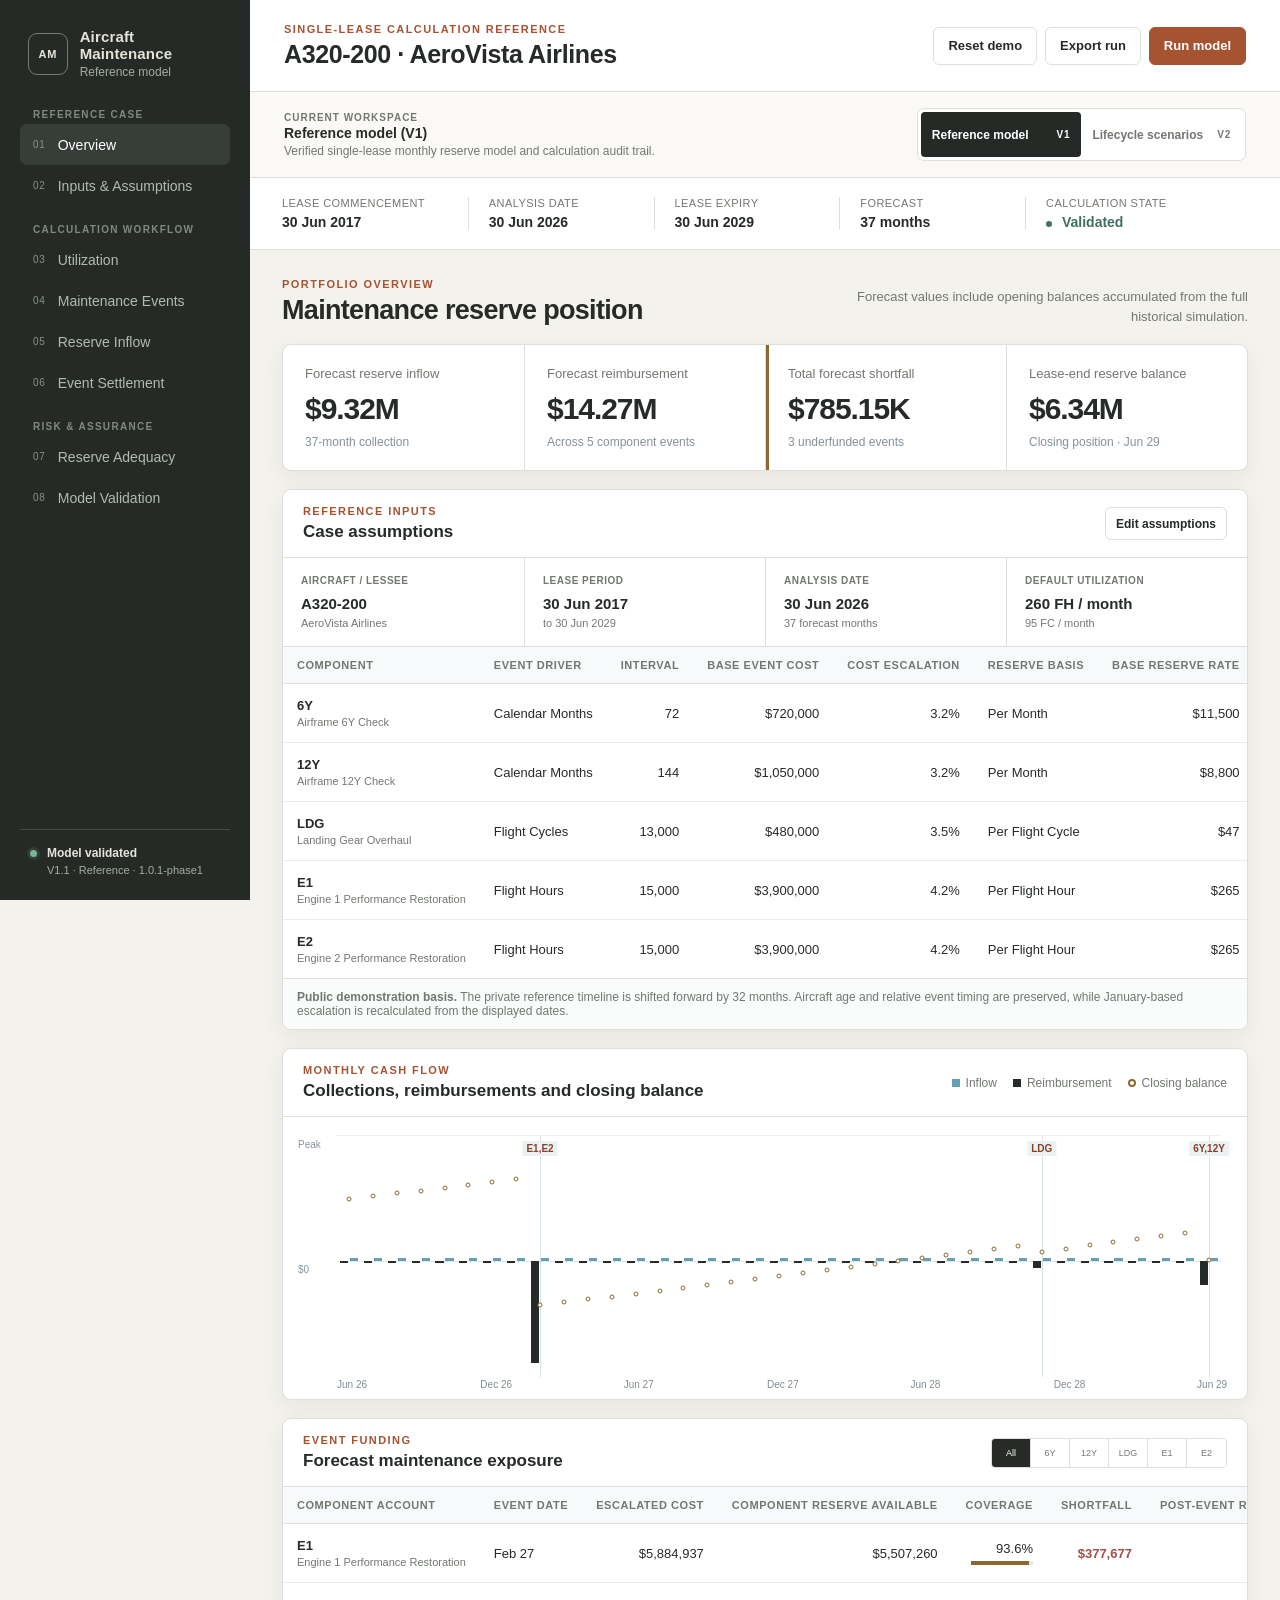
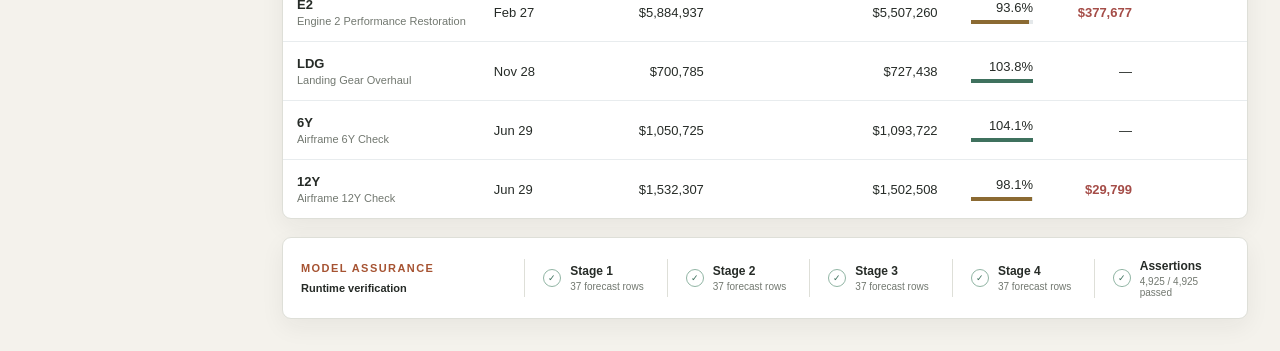
==== commit 4368add7: "Complete lifecycle dashboard and public demo" ====
--- a/dashboard/static/index.html
+++ b/dashboard/static/index.html
@@ -11,32 +11,46 @@
     <div class="application-shell">
       <aside class="side-navigation">
         <div class="product-mark" aria-label="Aircraft Maintenance Cash Flow Analysis">
-          <span class="mark-symbol">MC</span>
-          <span><strong>Maintenance Cash Flow</strong><small>Analysis workspace</small></span>
+          <span class="mark-symbol">AM</span>
+          <span><strong>Aircraft Maintenance</strong><small>Reference model</small></span>
         </div>
         <nav id="model-navigation" aria-label="Model sections">
-          <p class="nav-label">Workspace</p>
+          <p class="nav-label">Reference case</p>
           <button class="nav-item active" data-view="overview"><span class="nav-index">01</span>Overview</button>
           <button class="nav-item" data-view="assumptions"><span class="nav-index">02</span>Inputs &amp; Assumptions</button>
+          <p class="nav-label">Calculation workflow</p>
           <button class="nav-item" data-view="utilization"><span class="nav-index">03</span>Utilization</button>
           <button class="nav-item" data-view="events"><span class="nav-index">04</span>Maintenance Events</button>
           <button class="nav-item" data-view="inflows"><span class="nav-index">05</span>Reserve Inflow</button>
           <button class="nav-item" data-view="cashflow"><span class="nav-index">06</span>Event Settlement</button>
+          <p class="nav-label">Risk &amp; assurance</p>
           <button class="nav-item" data-view="risk"><span class="nav-index">07</span>Reserve Adequacy</button>
           <button class="nav-item" data-view="audit"><span class="nav-index">08</span>Model Validation</button>
         </nav>
-        <div class="model-version"><span class="status-dot"></span><div><strong id="model-state">Model validated</strong><span id="model-version">Stage 1–4 · v1.0.1-phase1</span></div></div>
+        <div class="model-version"><span class="status-dot"></span><div><strong id="model-state">Deterministic engine</strong><span id="model-version">V1.1 · Reference</span></div></div>
       </aside>
 
       <main class="workspace">
         <header class="top-bar">
-          <div><p class="eyebrow" id="case-context">Illustrative demonstration</p><h1 id="case-title">Illustrative Narrowbody · Demo Airline</h1></div>
+          <div><p class="eyebrow" id="case-context">Single-lease calculation reference</p><h1 id="case-title">A320-200 · AeroVista Airlines</h1></div>
           <div class="top-actions">
             <button class="button secondary" id="reset-case">Reset demo</button>
             <button class="button secondary" id="export-data">Export run</button>
             <button class="button primary" id="run-model">Run model</button>
           </div>
         </header>
+
+        <section class="workspace-switcher" aria-label="Model workspace">
+          <div class="workspace-copy">
+            <span>Current workspace</span>
+            <strong>Reference model (V1)</strong>
+            <p>Verified single-lease monthly reserve model and calculation audit trail.</p>
+          </div>
+          <nav class="workspace-tabs" aria-label="Choose model workspace">
+            <a class="active" href="./" aria-current="page"><span>Reference model</span><small>V1</small></a>
+            <a href="v2/"><span>Lifecycle scenarios</span><small>V2</small></a>
+          </nav>
+        </section>
 
         <section class="case-strip" aria-label="Case details">
           <div><span>Lease commencement</span><strong id="lease-start">—</strong></div>
--- a/dashboard/static/styles.css
+++ b/dashboard/static/styles.css
@@ -213,6 +213,57 @@
   align-items: center;
   gap: 8px;
 }
+
+.workspace-switcher {
+  min-height: 86px;
+  padding: 14px 32px;
+  border-bottom: 1px solid var(--border);
+  background: #f8fafb;
+  display: flex;
+  align-items: center;
+  justify-content: space-between;
+  gap: 28px;
+}
+
+.workspace-copy > span {
+  display: block;
+  margin-bottom: 2px;
+  color: var(--muted);
+  font-size: 10px;
+  font-weight: 750;
+  letter-spacing: .1em;
+  text-transform: uppercase;
+}
+
+.workspace-copy strong { font-size: 14px; }
+.workspace-copy p { margin: 3px 0 0; color: var(--muted); font-size: 12px; }
+
+.workspace-tabs {
+  display: grid;
+  grid-template-columns: repeat(2, minmax(150px, 1fr));
+  padding: 3px;
+  border: 1px solid var(--border);
+  border-radius: 7px;
+  background: #fff;
+}
+
+.workspace-tabs a {
+  min-height: 45px;
+  padding: 7px 11px;
+  border-radius: 4px;
+  color: var(--muted);
+  display: flex;
+  align-items: center;
+  justify-content: space-between;
+  gap: 14px;
+  text-decoration: none;
+  font-size: 12px;
+  font-weight: 700;
+}
+
+.workspace-tabs a:hover { background: #f3f6f7; color: var(--ink); }
+.workspace-tabs a.active { background: var(--ink); color: #fff; }
+.workspace-tabs small { color: inherit; font-size: 10px; letter-spacing: .08em; }
 
 .button {
   min-height: 35px;
@@ -2203,6 +2254,8 @@
   .product-mark { padding: 0; border: 0; }
   .workspace { margin-left: 0; }
   .top-bar { padding: 0 18px; }
+  .workspace-switcher { padding: 14px 18px; align-items: stretch; flex-direction: column; gap: 12px; }
+  .workspace-tabs { grid-template-columns: 1fr; }
   .case-strip { padding-inline: 18px; grid-template-columns: repeat(2, 1fr); }
   .overview-heading { padding-inline: 18px; display: block; }
   .overview-note { margin-top: 9px; text-align: left; }
@@ -2293,6 +2346,82 @@
 .component-pill { height: 28px; font-size: 11px; }
 .event-summary strong { font-size: 13px; }
 .event-summary small, .event-timeline span, .event-timeline time { font-size: 11px; }
+
+/* V2-aligned reference workspace shell */
+:root {
+  --canvas: #f4f2ec;
+  --surface: #ffffff;
+  --ink: #262b27;
+  --muted: #727870;
+  --border: #dedfd8;
+  --accent: #a65332;
+  --accent-dark: #874128;
+  --funded: #3f715e;
+  --warning: #8b6a32;
+  --danger: #a54d48;
+}
+
+.side-navigation {
+  width: 250px;
+  padding: 28px 20px 20px;
+  background: #252a27;
+  color: #e7e3d9;
+}
+
+.workspace { margin-left: 250px; }
+.product-mark { padding: 0 8px 30px; border-bottom: 0; }
+.mark-symbol { width: 42px; height: 42px; border-color: #747c75; border-radius: 9px; color: #e7e3d9; }
+.product-mark small { color: #a4ada6; }
+.side-navigation nav { margin-top: 0; }
+.nav-label { margin: 18px 13px 4px; color: #7f8982; font-size: 10px; letter-spacing: .13em; }
+.nav-label:first-child { margin-top: 0; }
+.nav-item { min-height: 41px; padding: 0 13px; border-left: 0; border-radius: 7px; color: #b2bab4; }
+.nav-item:not(.active):hover { background: #303632; color: #fff; }
+.nav-item.active { border-left-color: transparent; background: #373e39; color: #fff; }
+.nav-index { color: #89918b; }
+.model-version { border-top-color: #454d47; }
+.model-version span { color: #a4ada6; }
+.status-dot { background: #79b596; box-shadow: 0 0 0 3px rgba(121, 181, 150, .14); }
+
+.top-bar { height: 92px; padding-inline: 34px; }
+.top-bar h1 { font-size: 25px; }
+.eyebrow { color: var(--accent); }
+.button { border-radius: 6px; }
+.button.primary { border-color: var(--accent); background: var(--accent); }
+.workspace-switcher { padding-inline: 34px; border-color: var(--border); background: #faf9f5; }
+.workspace-tabs a:hover { background: #f2f0ea; }
+.workspace-tabs a.active { background: #252a27; }
+
+.metric-grid,
+.panel,
+.audit-strip,
+.reserve-account-control,
+.event-summary,
+.form-actions {
+  border-radius: 9px;
+  box-shadow: 0 8px 24px rgba(37, 42, 39, .06);
+}
+
+.metric-grid,
+.panel,
+.audit-strip,
+.reserve-account-control,
+.event-summary { overflow: hidden; }
+.note, .schedule-note { border-color: #d9c4b8; background: #f4ebe5; color: #5d4a3e; }
+.component-pill, .status.neutral { background: #f1e6df; color: var(--accent); }
+input, select { border-color: #d2d5ce; border-radius: 6px; }
+
+@media (max-width: 1120px) {
+  .side-navigation { width: 220px; }
+  .workspace { margin-left: 220px; }
+}
+
+@media (max-width: 800px) {
+  .side-navigation { width: 100%; }
+  .workspace { margin-left: 0; }
+  .top-bar { height: auto; min-height: 92px; padding-block: 16px; gap: 16px; }
+  .workspace-switcher { padding-inline: 18px; }
+}
 .risk-exception-card time, .risk-exception-card dt, .audit-cards p, .audit-cards small, .reconciliation-grid small, .methodology p { font-size: 11px; }
 .risk-exception-card dd, .reconciliation-grid strong { font-size: 13px; }
 .toast { font-size: 13px; }
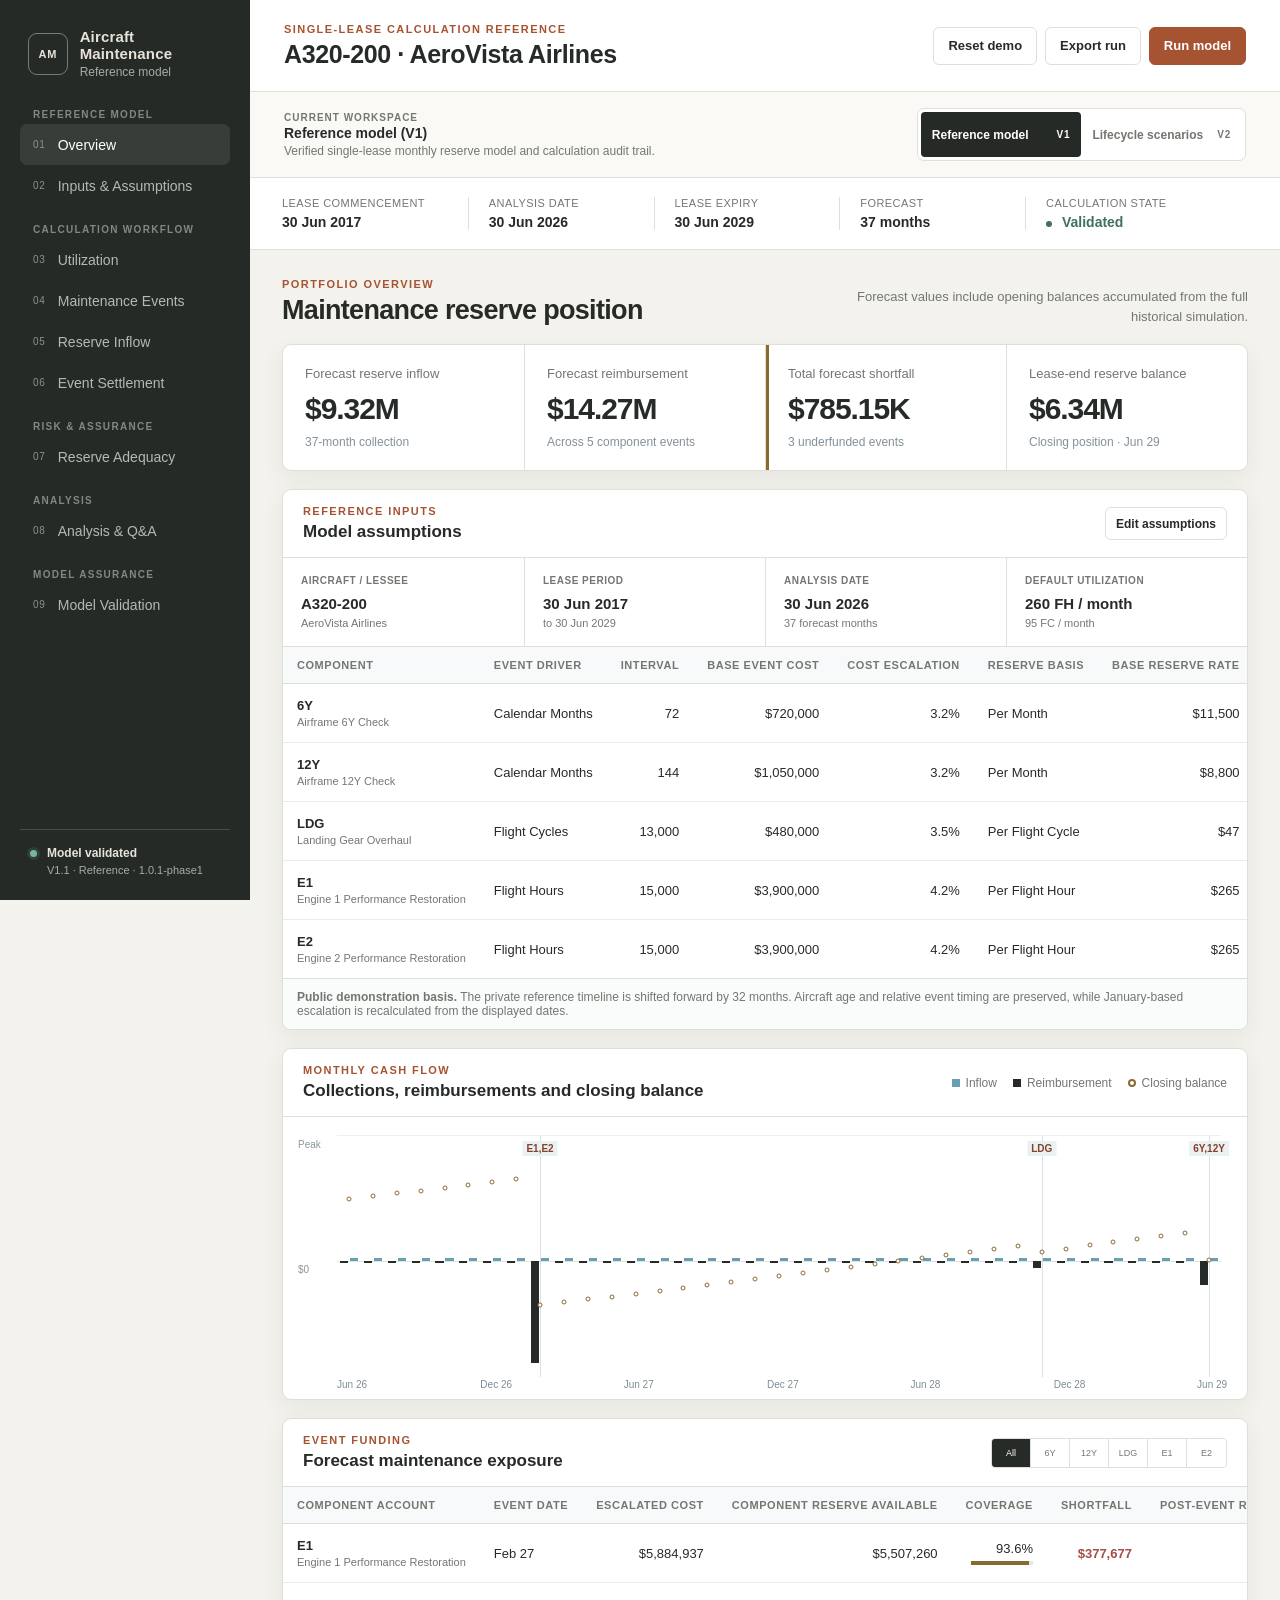
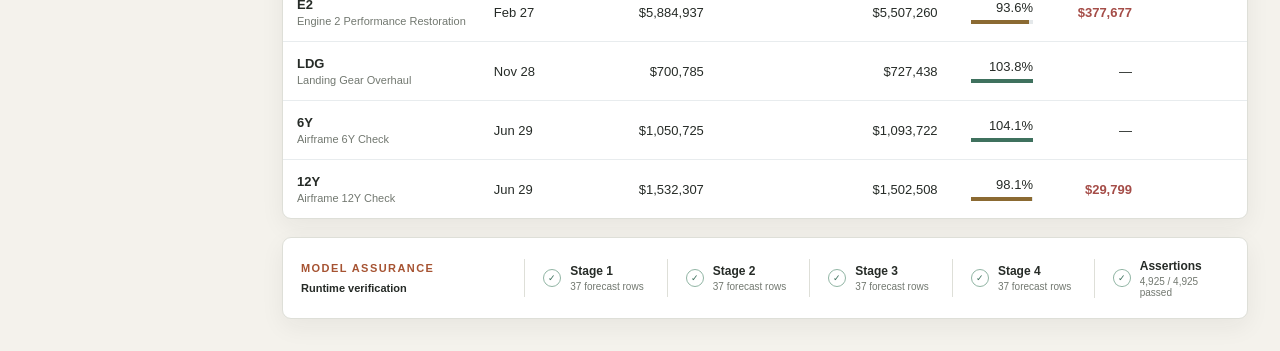
==== commit 9bff69a9: "Add verified analysis and demo workflow" ====
--- a/dashboard/static/index.html
+++ b/dashboard/static/index.html
@@ -15,7 +15,7 @@
           <span><strong>Aircraft Maintenance</strong><small>Reference model</small></span>
         </div>
         <nav id="model-navigation" aria-label="Model sections">
-          <p class="nav-label">Reference case</p>
+          <p class="nav-label">Reference model</p>
           <button class="nav-item active" data-view="overview"><span class="nav-index">01</span>Overview</button>
           <button class="nav-item" data-view="assumptions"><span class="nav-index">02</span>Inputs &amp; Assumptions</button>
           <p class="nav-label">Calculation workflow</p>
@@ -25,7 +25,10 @@
           <button class="nav-item" data-view="cashflow"><span class="nav-index">06</span>Event Settlement</button>
           <p class="nav-label">Risk &amp; assurance</p>
           <button class="nav-item" data-view="risk"><span class="nav-index">07</span>Reserve Adequacy</button>
-          <button class="nav-item" data-view="audit"><span class="nav-index">08</span>Model Validation</button>
+          <p class="nav-label">Analysis</p>
+          <button class="nav-item" data-view="analysis"><span class="nav-index">08</span>Analysis &amp; Q&amp;A</button>
+          <p class="nav-label">Model assurance</p>
+          <button class="nav-item" data-view="audit"><span class="nav-index">09</span>Model Validation</button>
         </nav>
         <div class="model-version"><span class="status-dot"></span><div><strong id="model-state">Deterministic engine</strong><span id="model-version">V1.1 · Reference</span></div></div>
       </aside>
@@ -52,7 +55,7 @@
           </nav>
         </section>
 
-        <section class="case-strip" aria-label="Case details">
+        <section class="case-strip" aria-label="Model details">
           <div><span>Lease commencement</span><strong id="lease-start">—</strong></div>
           <div><span>Analysis date</span><strong id="analysis-date">—</strong></div>
           <div><span>Lease expiry</span><strong id="lease-expiry">—</strong></div>
--- a/dashboard/static/styles.css
+++ b/dashboard/static/styles.css
@@ -2303,6 +2303,119 @@
   .schedule-actions { width: 100%; align-items: flex-start; justify-content: space-between; }
 }
 
+/* V1 analysis response */
+.analysis-usage-guide { margin-bottom: 18px; }
+.analysis-guide-heading { display: flex; align-items: flex-start; justify-content: space-between; gap: 20px; padding: 24px 26px 18px; }
+.analysis-guide-heading h3 { margin: 4px 0 0; font-size: 20px; }
+.analysis-steps { display: grid; grid-template-columns: repeat(3, 1fr); border-block: 1px solid var(--border); }
+.analysis-steps article { display: flex; gap: 14px; padding: 22px 24px; }
+.analysis-steps article + article { border-left: 1px solid var(--border); }
+.analysis-steps article > span { display: grid; flex: 0 0 31px; height: 31px; place-items: center; border-radius: 50%; background: #f1e6df; color: var(--accent); font-size: 10px; font-weight: 800; }
+.analysis-steps strong { display: block; margin: 2px 0 7px; font-size: 14px; }
+.analysis-steps p { margin: 0; color: var(--muted); font-size: 12px; line-height: 1.6; }
+.analysis-boundary { display: flex; gap: 18px; padding: 15px 24px; background: #faf9f5; }
+.analysis-boundary strong { flex: 0 0 190px; font-size: 12px; }
+.analysis-boundary span { color: var(--muted); font-size: 12px; line-height: 1.55; }
+.analysis-mode-tabs { display: grid; grid-template-columns: repeat(2, minmax(0, 1fr)); gap: 10px; margin-bottom: 18px; }
+.analysis-mode-tabs button { display: flex; align-items: center; justify-content: space-between; min-height: 68px; padding: 15px 18px; border: 1px solid var(--border); border-radius: 8px; background: var(--surface); color: var(--ink); text-align: left; cursor: pointer; }
+.analysis-mode-tabs button:hover { border-color: #c7b5a9; }
+.analysis-mode-tabs button.selected { border-color: var(--accent); box-shadow: inset 3px 0 0 var(--accent); background: #fbf7f3; }
+.analysis-mode-tabs strong, .analysis-mode-tabs small { display: block; }
+.analysis-mode-tabs strong { font-size: 14px; }
+.analysis-mode-tabs small { color: var(--muted); font-size: 11px; }
+.analysis-controls { display: grid; grid-template-columns: minmax(300px, 1fr) minmax(250px, 360px) auto; align-items: end; gap: 24px; padding: 24px; }
+.analysis-control-copy h3 { margin: 4px 0 8px; font-size: 18px; }
+.analysis-control-copy p:not(.eyebrow) { margin: 0; color: var(--muted); font-size: 12px; line-height: 1.6; }
+.analysis-report-select { margin: 0; }
+.analysis-question-panel { padding: 24px; }
+.analysis-question-field { display: block; margin-top: 22px; }
+.analysis-question-field > span, .suggested-question-block > span { display: block; margin-bottom: 8px; color: var(--muted); font-size: 11px; font-weight: 700; letter-spacing: .04em; text-transform: uppercase; }
+.analysis-question-field textarea { width: 100%; min-height: 112px; resize: vertical; padding: 14px 15px; border: 1px solid #d2d5ce; border-radius: 7px; color: var(--ink); font: inherit; line-height: 1.55; }
+.analysis-question-field textarea:focus { border-color: var(--accent); outline: 2px solid rgba(166, 83, 50, .12); }
+.analysis-question-field small { display: block; margin-top: 6px; color: var(--muted); font-size: 10px; text-align: right; }
+.suggested-question-block { margin-top: 18px; }
+.suggested-question-block > div { display: flex; flex-wrap: wrap; gap: 8px; }
+.suggested-question-block button { padding: 8px 11px; border: 1px solid var(--border); border-radius: 18px; background: #faf9f5; color: #505750; font-size: 11px; cursor: pointer; }
+.suggested-question-block button:hover { border-color: var(--accent); color: var(--accent); }
+.analysis-question-actions { display: flex; align-items: center; justify-content: space-between; gap: 18px; margin-top: 22px; padding-top: 18px; border-top: 1px solid var(--border); }
+.analysis-question-actions > span { color: var(--muted); font-size: 11px; }
+.analysis-result-question { max-width: 720px; margin: 7px 0 0; color: var(--muted); font-size: 12px; }
+
+.case-question-grid {
+  display: grid;
+  grid-template-columns: repeat(3, minmax(0, 1fr));
+  gap: 14px;
+  margin-bottom: 18px;
+}
+
+.case-question-card {
+  display: flex;
+  gap: 15px;
+  min-height: 158px;
+  padding: 22px;
+  border: 1px solid var(--border);
+  border-radius: 9px;
+  background: var(--surface);
+  box-shadow: 0 8px 24px rgba(37, 42, 39, .05);
+}
+
+.case-question-card > span {
+  display: grid;
+  flex: 0 0 34px;
+  height: 34px;
+  place-items: center;
+  border-radius: 50%;
+  background: #f1e6df;
+  color: var(--accent);
+  font-size: 11px;
+  font-weight: 800;
+}
+
+.case-question-card h3 { margin: 3px 0 10px; font-size: 16px; }
+.case-question-card p { margin: 0; color: var(--muted); font-size: 13px; line-height: 1.65; }
+.case-report-controls { display: flex; align-items: center; justify-content: space-between; gap: 28px; padding: 24px; }
+.case-report-controls h3 { margin: 3px 0 8px; font-size: 18px; }
+.case-report-controls p:not(.eyebrow) { max-width: 760px; margin: 0; color: var(--muted); line-height: 1.6; }
+.case-report-controls .button { flex: 0 0 auto; }
+.case-report-empty { padding: 18px; }
+.case-report-output .panel-header { padding: 22px 24px; border-bottom: 1px solid var(--border); }
+.case-report-prose { max-width: 980px; padding: 28px 32px 34px; color: #333934; }
+.case-report-prose h2 { margin: 0 0 22px; font-size: 25px; }
+.case-report-prose h3 { margin: 30px 0 12px; font-size: 18px; }
+.case-report-prose h4 { margin: 22px 0 10px; font-size: 15px; }
+.case-report-prose p { margin: 8px 0; line-height: 1.72; }
+.case-report-prose code { padding: 2px 5px; border-radius: 3px; background: #f2f0ea; font-size: 12px; }
+.case-report-prose hr { margin: 28px 0; border: 0; border-top: 1px solid var(--border); }
+.case-report-prose .report-bullet { position: relative; margin: 7px 0; padding-left: 18px; line-height: 1.65; }
+.case-report-prose .report-bullet::before { position: absolute; left: 2px; content: "•"; color: var(--accent); }
+.case-report-prose .report-space { height: 5px; }
+.case-report-prose .report-table { margin: 18px 0; overflow-x: auto; border: 1px solid var(--border); border-radius: 7px; }
+.case-report-prose .report-table table { margin: 0; width: 100%; }
+.case-report-prose .report-table th,
+.case-report-prose .report-table td { padding: 11px 13px; }
+.verified-ref { display: inline-block; margin-left: 5px; padding: 2px 6px; border-radius: 10px; background: #e8f2ed; color: var(--funded); font-size: 9px; font-weight: 800; letter-spacing: .04em; text-transform: uppercase; vertical-align: middle; }
+.case-report-audit { display: flex; flex-wrap: wrap; gap: 8px; padding: 15px 24px; border-top: 1px solid var(--border); background: #faf9f5; }
+.case-report-audit span { padding: 5px 8px; border: 1px solid var(--border); border-radius: 4px; color: var(--muted); font-size: 10px; }
+.status-banner.error { margin-bottom: 18px; padding: 16px 20px; border: 1px solid #dec0bd; border-radius: 8px; background: #fbefee; color: var(--danger); }
+.status-banner.error p { margin: 4px 0 0; }
+
+@media (max-width: 1050px) {
+  .analysis-steps { grid-template-columns: 1fr; }
+  .analysis-steps article + article { border-top: 1px solid var(--border); border-left: 0; }
+  .analysis-controls { grid-template-columns: 1fr; align-items: stretch; }
+  .case-question-grid { grid-template-columns: 1fr; }
+  .case-question-card { min-height: auto; }
+}
+
+@media (max-width: 800px) {
+  .analysis-guide-heading, .analysis-boundary, .analysis-question-actions { align-items: stretch; flex-direction: column; }
+  .analysis-boundary strong { flex-basis: auto; }
+  .analysis-mode-tabs { grid-template-columns: 1fr; }
+  .analysis-mode-tabs button { align-items: flex-start; flex-direction: column; gap: 5px; }
+  .case-report-controls { align-items: stretch; flex-direction: column; }
+  .case-report-prose { padding: 22px 18px 28px; }
+}
+
 /* Readability scale: designed for normal desktop zoom, not spreadsheet-density viewing. */
 body { font-size: 14px; }
 .product-mark strong { font-size: 15px; }
